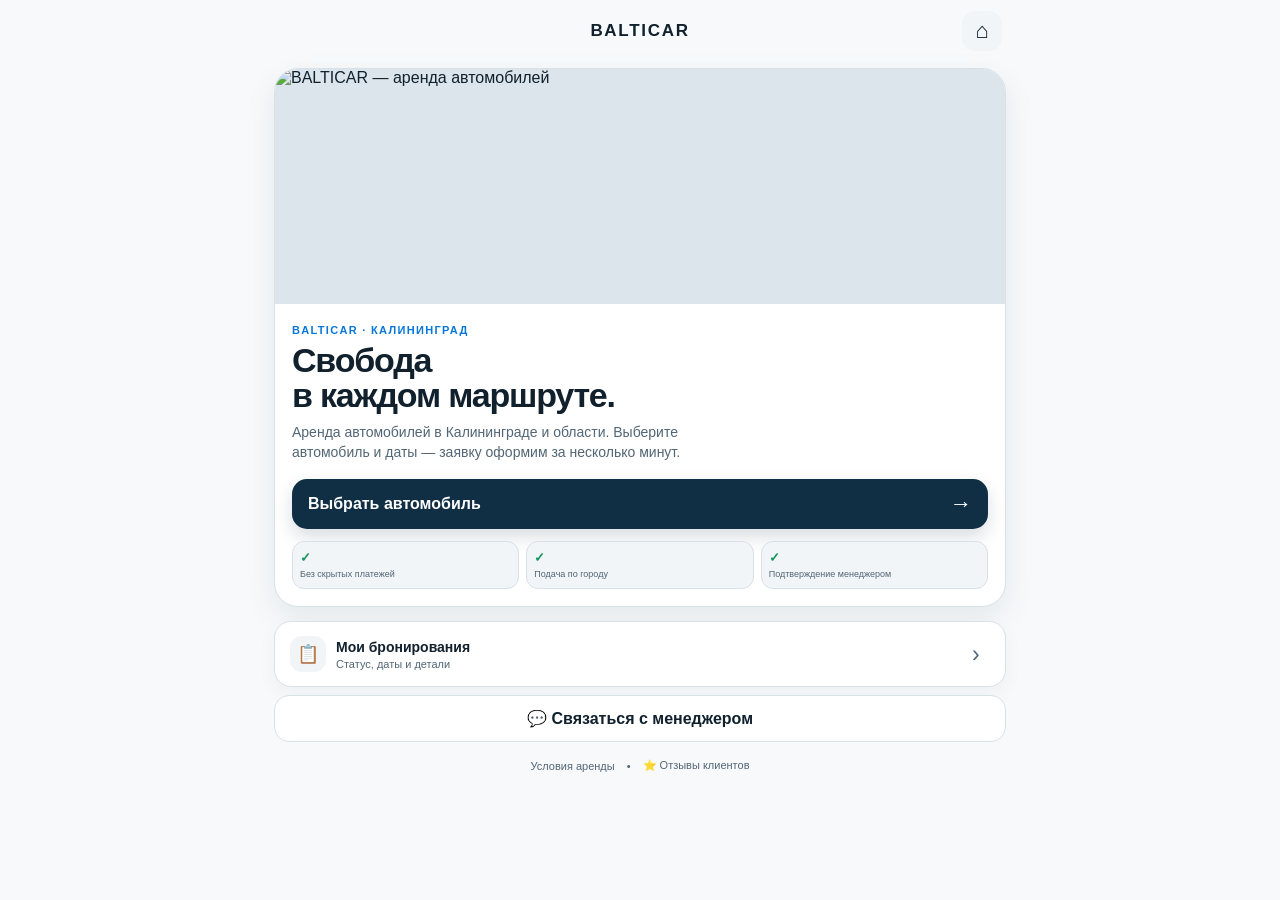
==== site/index.html @ b93b95ce "Add files via upload" ====
<!doctype html>
<html lang="ru">
<head>
<meta charset="utf-8">
<meta name="viewport" content="width=device-width,initial-scale=1,viewport-fit=cover">
<meta name="theme-color" content="#f5f7fa">
<title>BALTICAR — аренда автомобилей</title>
<script src="https://telegram.org/js/telegram-web-app.js"></script>
<style>
:root{
  --bg:#f5f7fa; --surface:#fff; --surface2:#eef2f6; --text:#13202b; --muted:#6f7f8d;
  --line:#dfe6ec; --blue:#1677e8; --blue-dark:#0d5fc4; --green:#1aa866; --amber:#d98a00;
  --shadow:0 12px 32px rgba(18,38,55,.08); --radius:22px;
}
html.dark{
  --bg:#07111b; --surface:#0d1b27; --surface2:#132635; --text:#f5f8fb; --muted:#91a3b5;
  --line:rgba(255,255,255,.09); --blue:#1683ff; --blue-dark:#0b63d9; --green:#2bd576; --amber:#ffb62b;
  --shadow:0 16px 40px rgba(0,0,0,.24);
}
*{box-sizing:border-box}
html,body{margin:0;min-height:100%;background:var(--bg);color:var(--text);font-family:-apple-system,BlinkMacSystemFont,"SF Pro Display","Segoe UI",sans-serif;-webkit-font-smoothing:antialiased}
body{background:linear-gradient(180deg,var(--bg) 0,var(--bg) 100%)}
button,input,textarea{font:inherit;color:inherit}
button{border:0;cursor:pointer}
#app{max-width:760px;margin:auto;padding:env(safe-area-inset-top) 14px calc(28px + env(safe-area-inset-bottom))}
.top{height:58px;display:grid;grid-template-columns:44px 1fr 44px;align-items:center;position:sticky;top:0;z-index:20;background:color-mix(in srgb,var(--bg) 90%,transparent);backdrop-filter:blur(16px);-webkit-backdrop-filter:blur(16px)}
.brand{text-align:center;font-size:17px;font-weight:900;letter-spacing:.12em}
.topbtn{width:40px;height:40px;border-radius:13px;background:var(--surface);border:1px solid var(--line);box-shadow:0 4px 14px rgba(0,0,0,.05);font-size:22px}
.screen{display:none}.screen.active{display:block;animation:fadeUp .22s ease}
@keyframes fadeUp{from{opacity:0;transform:translateY(8px)}to{opacity:1;transform:none}}
.eyebrow{font-size:11px;font-weight:800;letter-spacing:.12em;color:var(--blue);text-transform:uppercase}
.sectionTitle{font-size:26px;line-height:1.12;font-weight:900;margin:20px 2px 7px}
.sub{font-size:14px;line-height:1.5;color:var(--muted)}
.row{display:flex;gap:10px}.row>*{flex:1;min-width:0}
.heroHome{position:relative;overflow:hidden;border-radius:28px;background:#0c1b27;min-height:330px;box-shadow:var(--shadow);margin:8px 0 18px}
.heroHome img{width:100%;height:100%;min-height:330px;object-fit:cover;display:block}
.heroHome:after{content:"";position:absolute;inset:0;background:linear-gradient(180deg,rgba(4,10,15,.02) 22%,rgba(4,10,15,.9) 100%)}
.heroHomeCopy{position:absolute;z-index:1;left:22px;right:22px;bottom:22px;color:#fff}
.heroHomeCopy h1{font-size:35px;line-height:1.02;margin:7px 0 7px;letter-spacing:-.03em}
.heroHomeCopy p{margin:0;color:#d9e5ee;font-size:15px}
.heroBadge{display:inline-flex;align-items:center;gap:7px;padding:7px 10px;border-radius:999px;background:rgba(255,255,255,.12);border:1px solid rgba(255,255,255,.18);font-size:11px;font-weight:800}
.homeCta{width:100%;margin-top:14px;padding:16px 18px;border-radius:16px;background:#fff;color:#12202c;font-weight:900;box-shadow:0 10px 26px rgba(0,0,0,.16)}
.homeQuick{display:grid;grid-template-columns:1fr 1fr;gap:10px;margin-top:12px}
.quick{padding:16px;border-radius:18px;background:var(--surface);border:1px solid var(--line);text-align:left;box-shadow:var(--shadow)}
.quickIcon{font-size:22px}.quick b{display:block;margin-top:8px;font-size:15px}.quick span{display:block;margin-top:3px;font-size:12px;color:var(--muted)}
.primary{width:100%;padding:15px 17px;border-radius:15px;background:linear-gradient(135deg,var(--blue),var(--blue-dark));color:#fff;font-weight:850;box-shadow:0 9px 22px rgba(22,131,255,.22)}
.secondary{width:100%;padding:14px 16px;border-radius:15px;background:var(--surface);border:1px solid var(--line);font-weight:750}
.back{margin:7px 0 12px;padding:7px 0;background:none;color:var(--blue);font-weight:800}
.carlistGrid{display:grid;grid-template-columns:1fr 1fr;gap:12px;margin-top:16px}
.car{overflow:hidden;background:var(--surface);border:1px solid var(--line);border-radius:22px;box-shadow:var(--shadow);margin:0;min-width:0}
.carGallery{border:0!important;border-radius:0!important}
.carbody{padding:13px}
.carTop{display:block}.carname{font-size:17px;font-weight:900;line-height:1.18}
.onlineLabel{display:inline-block;margin-top:6px;font-size:10px;font-weight:800;color:var(--green)}
.carDescription{display:none}
.chips{display:flex;flex-wrap:wrap;gap:5px;margin:10px 0}
.chip{padding:6px 7px;border-radius:9px;background:var(--surface2);color:var(--muted);font-size:10px;white-space:nowrap}
.carPrice{padding:10px 0 11px;border-top:1px solid var(--line);border-bottom:1px solid var(--line)}
.carPrice .label{display:block;color:var(--muted);font-size:9px;line-height:1.25}.carPrice b{font-size:18px}.carPrice small{font-size:10px;color:var(--muted)}
.carActions{display:grid;gap:7px;margin-top:10px}.carActions .secondary{padding:11px;font-size:12px}.carActions .primary{padding:11px;font-size:12px}
.gallery{position:relative;width:100%;overflow:hidden;background:#dfe5ea;touch-action:pan-y}
.carGallery{aspect-ratio:1.25}.detailGallery{aspect-ratio:1.35;border-radius:24px;border:1px solid var(--line)}
.galleryImg{width:100%;height:100%;object-fit:cover;display:block}
.galleryBtn{position:absolute;top:50%;transform:translateY(-50%);width:34px;height:34px;border-radius:50%;background:rgba(8,16,23,.58);color:#fff;font-size:24px;line-height:1;display:flex;align-items:center;justify-content:center;backdrop-filter:blur(8px)}
.galleryBtn.prev{left:9px}.galleryBtn.next{right:9px}
.galleryCount{position:absolute;right:10px;top:10px;padding:5px 8px;border-radius:999px;background:rgba(8,16,23,.62);color:#fff;font-size:10px;font-weight:800}
.galleryDots{position:absolute;left:0;right:0;bottom:9px;display:flex;justify-content:center;gap:5px}
.galleryDot{width:6px;height:6px;border-radius:50%;padding:0;background:rgba(255,255,255,.55)}
.galleryDot.active{width:18px;border-radius:5px;background:#fff}
.detailTitle{font-size:29px;line-height:1.08;margin:16px 0 6px;letter-spacing:-.02em}
.facts{display:grid;grid-template-columns:repeat(3,1fr);gap:8px;margin:15px 0}.fact{padding:12px;border-radius:16px;background:var(--surface);border:1px solid var(--line);font-size:11px;color:var(--muted)}.fact b{display:block;margin-top:5px;font-size:13px;color:var(--text)}
.block{padding:16px;border-radius:19px;background:var(--surface);border:1px solid var(--line);box-shadow:0 6px 20px rgba(18,38,55,.04);margin:12px 0}.block h3{margin:0 0 8px;font-size:16px}
.tariffs{display:grid;grid-template-columns:repeat(3,1fr);gap:7px}.tariff{padding:12px;border-radius:14px;background:var(--surface2);border:1px solid var(--line)}.tariff span{display:block;font-size:10px;color:var(--muted)}.tariff b{display:block;margin-top:5px;font-size:14px}
.depositBox{margin:12px 0;padding:14px 16px;border-radius:17px;background:linear-gradient(135deg,rgba(22,131,255,.08),rgba(43,213,118,.07));border:1px solid rgba(22,131,255,.18)}
.locationCard{padding:15px;border-radius:18px;background:var(--surface);border:1px solid var(--line);margin:12px 0}.locationTitle{font-weight:850}.locationText{font-size:13px;line-height:1.5;color:var(--muted);margin-top:7px}
.calendar{background:var(--surface);border:1px solid var(--line);border-radius:22px;padding:13px;box-shadow:var(--shadow)}
.calhead{display:flex;align-items:center;justify-content:space-between;margin-bottom:12px}.calhead b{text-transform:capitalize}.calhead button{width:40px;height:40px;border-radius:12px;background:var(--surface2);border:1px solid var(--line);font-size:21px}
.week,.days{display:grid;grid-template-columns:repeat(7,1fr);gap:5px}.week div{text-align:center;font-size:10px;color:var(--muted);padding:4px 0}.day{min-height:42px;border-radius:11px;background:var(--surface2);border:1px solid transparent;font-size:12px}.day.free{border-color:rgba(22,131,255,.12)}.day.busy{color:#9ca9b4;opacity:.55}.day.selected{background:var(--blue);color:#fff;font-weight:900}.day.disabled{opacity:.28}
.times{display:grid;grid-template-columns:repeat(4,1fr);gap:7px;margin-top:8px}.time{padding:12px 3px;border-radius:12px;background:var(--surface2);border:1px solid var(--line);font-size:12px}.time.selected{background:var(--blue);color:#fff;font-weight:900}.time:disabled{opacity:.35}
.summary{margin-top:13px;padding:17px;border-radius:20px;background:var(--surface);border:1px solid rgba(22,131,255,.22);box-shadow:var(--shadow)}.summary .big,.big{font-size:24px;font-weight:950;margin-top:4px}.hint{font-size:12px;line-height:1.4;color:var(--amber);margin-top:7px}
.field{margin:11px 0}.field label{display:block;font-size:12px;font-weight:700;color:var(--muted);margin:0 0 6px}.field input,.field textarea{width:100%;padding:13px;border-radius:14px;border:1px solid var(--line);background:var(--surface);outline:none}.field textarea{min-height:90px;resize:vertical}
.locationPicker{display:grid;gap:8px;margin-top:12px}.locationOption{width:100%;display:grid;grid-template-columns:32px 1fr auto;gap:9px;align-items:center;text-align:left;padding:12px;border-radius:15px;background:var(--surface2);border:1px solid var(--line)}.locationOption.selected{border-color:var(--blue);box-shadow:inset 0 0 0 1px var(--blue);background:color-mix(in srgb,var(--blue) 7%,var(--surface2))}.locIcon{font-size:19px;text-align:center}.locMain b{display:block;font-size:13px}.locMain span{display:block;font-size:10px;color:var(--muted);margin-top:2px}.locationFree{font-size:9px;font-weight:900;color:var(--green)}.locationRequest{margin-top:8px}.locationCost{margin-top:10px}.priceBreak{margin-top:10px;border-top:1px solid var(--line);padding-top:8px}.priceRow{display:flex;justify-content:space-between;gap:12px;padding:5px 0;font-size:13px}.locationNotice{margin-top:10px;font-size:11px;line-height:1.45;color:var(--muted)}
.bookingHero{padding:16px;border-radius:20px;background:linear-gradient(135deg,rgba(22,131,255,.10),rgba(43,213,118,.07));border:1px solid rgba(22,131,255,.18);margin:14px 0}.bookingHero .heroLine{display:flex;justify-content:space-between;gap:10px;align-items:center}.bookingHero .heroTitle{font-size:16px;font-weight:900}.bookingHero .countdown{margin-top:10px;font-size:15px;font-weight:850}.bookingHero .countdown small{display:block;font-size:11px;color:var(--muted);margin-top:4px}
.bookingCard{padding:15px;border-radius:20px;background:var(--surface);border:1px solid var(--line);box-shadow:var(--shadow);margin:12px 0}.bookingCardTop{display:flex;gap:11px;align-items:flex-start}.bookingCarThumb{width:92px;height:64px;border-radius:13px;object-fit:cover;flex:0 0 92px}.bookingCardInfo{min-width:0;flex:1}.bookingCardInfo b{display:block;font-size:16px}.bookingNo{font-size:10px;color:var(--muted);margin-bottom:4px}.bookingFacts{display:grid;grid-template-columns:1fr 1fr;gap:7px;margin-top:11px}.bookingFact{padding:10px;border-radius:13px;background:var(--surface2);border:1px solid var(--line)}.bookingFact span{display:block;font-size:9px;color:var(--muted)}.bookingFact b{display:block;font-size:12px;margin-top:4px}.bookingStatusBox{margin-top:11px;padding:11px 12px;border-radius:14px;background:var(--surface2);border:1px solid var(--line);font-size:12px;line-height:1.4}.bookingStatusBox.confirmed{background:rgba(43,213,118,.08);border-color:rgba(43,213,118,.25)}.bookingStatusBox.completed{opacity:.75}
.status{display:inline-flex;padding:5px 8px;border-radius:999px;background:var(--surface2);font-size:10px;font-weight:800}
.detailActions{display:grid;gap:8px;margin-top:10px}
.empty{text-align:center;padding:40px 20px;color:var(--muted)}
.toast{position:fixed;z-index:50;left:14px;right:14px;bottom:calc(18px + env(safe-area-inset-bottom));padding:13px 15px;border-radius:15px;background:#132535;color:#fff;box-shadow:0 15px 35px rgba(0,0,0,.25);display:none}.toast.show{display:block;animation:fadeUp .2s ease}
@media(max-width:520px){.carlistGrid{grid-template-columns:1fr 1fr}.heroHome,.heroHome img{min-height:310px}.heroHomeCopy h1{font-size:31px}}
@media(max-width:370px){#app{padding-left:10px;padding-right:10px}.carlistGrid{gap:8px}.carbody{padding:10px}.carname{font-size:15px}.chips{gap:4px}.chip{font-size:9px;padding:5px 6px}.carPrice b{font-size:16px}.facts{gap:5px}.fact{padding:10px 8px}}
@media(min-width:650px){.carlistGrid{grid-template-columns:repeat(2,1fr)}.heroHome,.heroHome img{min-height:390px}.heroHomeCopy h1{font-size:42px}}

/* Premium UI polish v3 */
:root{--bg:#f3f5f7;--surface:#fff;--surface2:#f1f4f7;--text:#101820;--muted:#71808d;--line:#e2e7ec;--blue:#0a72e8;--blue-dark:#075bc0;--green:#15945b;--amber:#c77a00;--shadow:0 14px 34px rgba(16,32,48,.075);--radius:22px}
html.dark{--bg:#071018;--surface:#0d1923;--surface2:#13232f;--text:#f7fafc;--muted:#9aabb9;--line:rgba(255,255,255,.09);--blue:#278cff;--blue-dark:#0965d0;--green:#2bd47a;--amber:#ffb72d;--shadow:0 18px 44px rgba(0,0,0,.25)}
body{background:var(--bg)}
.top{height:62px}
.topbtn{border:0;box-shadow:none;background:var(--surface2);transition:transform .16s ease,background .16s ease}.topbtn:active{transform:scale(.94)}
.sectionTitle{font-size:28px;letter-spacing:-.035em;margin-top:22px}.sub{font-size:14px}
.heroHome{min-height:430px;margin:8px 0 16px;border-radius:30px}.heroHome img{min-height:430px}.heroHome:after{background:linear-gradient(180deg,rgba(4,10,15,0) 15%,rgba(4,10,15,.22) 38%,rgba(4,10,15,.94) 100%)}
.heroHomeCopy{left:20px;right:20px;bottom:20px}.heroHomeCopy h1{font-size:38px;line-height:1;letter-spacing:-.045em;margin:10px 0 9px}.heroBadge{background:rgba(255,255,255,.14);backdrop-filter:blur(10px)}
.homeCta{padding:17px 18px;border-radius:17px;transition:transform .16s ease}.homeCta:active,.primary:active,.secondary:active,.quick:active,.locationOption:active,.time:active{transform:scale(.985)}
.homeIntro{display:flex;align-items:end;justify-content:space-between;gap:12px;margin:16px 2px 9px}.homeIntro .sectionTitle{margin:0}.homeTrust{font-size:11px;font-weight:800;color:var(--green);white-space:nowrap}
.quick{padding:15px;border-radius:20px;transition:transform .16s ease,box-shadow .16s ease}.quickIcon{font-size:21px}.quick b{font-size:14px}.quick span{font-size:11px}
.carlistGrid{gap:12px;margin-top:18px}.car{border-radius:24px;box-shadow:0 12px 30px rgba(16,32,48,.09)}
.carGallery{aspect-ratio:1.08}.gallery{background:#dce2e7}.galleryImg{transition:opacity .16s ease}.galleryBtn{width:35px;height:35px}.galleryCount{font-size:10px;padding:5px 8px}.carbody{padding:14px}.carname{font-size:18px;letter-spacing:-.02em}.onlineLabel{font-size:9px}.chips{gap:5px;margin:9px 0}.chip{font-size:9px;padding:6px 7px}.carPrice{padding:11px 0 10px}.carPrice .label{font-size:9px}.carPrice b{font-size:21px;letter-spacing:-.02em}.carPrice small{font-size:10px}.carActions{grid-template-columns:1fr;gap:7px}.carActions .secondary,.carActions .primary{padding:12px;font-size:12px}
.catalogLead{display:flex;justify-content:space-between;align-items:center;gap:10px;margin-top:14px;padding:12px 14px;border-radius:16px;background:var(--surface);border:1px solid var(--line)}.catalogLead b{font-size:12px}.catalogLead span{font-size:11px;color:var(--muted)}
.detailGallery{aspect-ratio:1.18;border-radius:26px}.detailTitle{font-size:32px;letter-spacing:-.04em}.facts{gap:7px}.fact{padding:13px;border-radius:17px}.block{border-radius:20px}.tariff{padding:13px;border-radius:15px}.depositBox{font-size:14px}
.calendar{padding:14px;border-radius:24px}.calhead{margin-bottom:14px}.calhead b{font-size:16px}.calhead button{width:42px;height:42px;border-radius:14px}.week{gap:4px}.week div{font-size:10px;padding:6px 0}.days{gap:5px}.day{min-height:46px;border-radius:13px;font-size:13px}.day.free{background:color-mix(in srgb,var(--blue) 4%,var(--surface2))}.day.selected{box-shadow:0 7px 16px rgba(10,114,232,.22)}
.timeTitle{display:flex;justify-content:space-between;align-items:center;margin:17px 1px 8px}.timeTitle b{font-size:15px}.timeTitle span{font-size:11px;color:var(--muted)}.times{grid-template-columns:repeat(4,1fr);gap:7px}.time{min-height:46px;padding:11px 2px;border-radius:13px;font-size:13px;font-weight:750;transition:transform .14s ease}.time.selected{box-shadow:0 7px 16px rgba(10,114,232,.2)}
.calTip{margin-top:12px;padding:11px 13px;border-radius:14px;background:var(--surface2);font-size:11px;color:var(--muted);line-height:1.4}.summary{padding:17px;border-radius:21px}.summary .big,.big{font-size:25px}.summaryAction{margin-top:13px}
.reviewCard{padding:0;overflow:hidden;border-radius:22px;background:var(--surface);border:1px solid var(--line);box-shadow:var(--shadow)}.reviewHead{display:flex;gap:13px;padding:15px}.reviewThumb{width:92px;height:68px;border-radius:15px;object-fit:cover}.reviewTitle{font-size:18px;font-weight:900}.reviewLine{display:flex;justify-content:space-between;gap:12px;padding:11px 15px;border-top:1px solid var(--line);font-size:13px}.reviewLine span{color:var(--muted)}.reviewLine b{text-align:right}.reviewTotal{display:flex;justify-content:space-between;align-items:end;padding:15px;background:var(--surface2)}.reviewTotal small{display:block;color:var(--muted);font-size:10px}.reviewTotal strong{font-size:25px;letter-spacing:-.03em}.reviewTotal .deposit{font-size:12px;color:var(--muted);text-align:right}
.locationCard{border-radius:21px}.locationOption{min-height:66px;padding:12px 13px;border-radius:17px;transition:transform .14s ease,border-color .14s ease}.locationOption.selected{box-shadow:inset 0 0 0 1.5px var(--blue),0 7px 18px rgba(10,114,232,.08)}.locMain b{font-size:14px}.locMain span{font-size:10px}.locationFree{font-size:9px}.locationNotice{padding:10px 11px;border-radius:13px;background:var(--surface2)}
.field input,.field textarea{border:1px solid var(--line);box-shadow:inset 0 1px 1px rgba(0,0,0,.02);transition:border-color .16s ease,box-shadow .16s ease}.field input:focus,.field textarea:focus{border-color:var(--blue);box-shadow:0 0 0 3px rgba(10,114,232,.10)}
.primary,.secondary{transition:transform .16s ease,box-shadow .16s ease}.primary{box-shadow:0 10px 24px rgba(10,114,232,.2)}
.status{padding:6px 9px;font-size:10px}.status.pending{background:rgba(255,183,45,.12);color:#a86c00}.status.confirmed{background:rgba(43,212,122,.12);color:var(--green)}.status.completed{background:rgba(10,114,232,.10);color:var(--blue)}.status.cancelled,.status.rejected{background:rgba(100,110,120,.11)}
.bookingHero{border-radius:22px}.bookingCard{border-radius:22px}.bookingStatusBox{font-weight:700}.bookingStatusBox.confirmed{background:rgba(43,212,122,.09)}
.empty{padding:48px 20px}.toast{border-radius:17px}
@media(max-width:520px){.heroHome,.heroHome img{min-height:410px}.heroHomeCopy h1{font-size:34px}.carGallery{aspect-ratio:1.02}.carbody{padding:12px}.carname{font-size:16px}.carPrice b{font-size:19px}.chip{font-size:8.5px}.carActions .secondary,.carActions .primary{padding:10px;font-size:11px}}
@media(max-width:370px){.carlistGrid{gap:8px}.carbody{padding:10px}.carname{font-size:15px}.chips{gap:3px}.chip{padding:5px 6px}.times{grid-template-columns:repeat(3,1fr)}}

/* Premium UI polish v4 */
:root{--success:#148a57;--danger:#c64b4b;--soft-blue:rgba(10,114,232,.08)}
html.dark{--success:#2bd47a;--danger:#ff7373;--soft-blue:rgba(39,140,255,.12)}
button{-webkit-tap-highlight-color:transparent}
.primary,.secondary,.homeCta,.quick,.locationOption,.time,.day,.calhead button,.topbtn{user-select:none;-webkit-user-select:none}
.topbtn{display:flex;align-items:center;justify-content:center}
.homeCta{display:flex;align-items:center;justify-content:space-between;text-align:left}.homeCta::after{content:'→';font-size:20px;line-height:1}
.car{transition:transform .18s ease,box-shadow .18s ease}.car:active{transform:scale(.995)}
.carGallery{aspect-ratio:1.02}.galleryBtn{z-index:2;box-shadow:0 5px 14px rgba(0,0,0,.18)}
.galleryDots{z-index:3;pointer-events:none}.galleryDot{pointer-events:auto}.galleryCount{z-index:3}
.carPrice b{font-size:23px}.carPrice .label{font-size:10px;font-weight:650}
.carActions .primary{min-height:44px}.carActions .secondary{min-height:42px}
.stepLabel{display:flex;align-items:center;gap:8px;margin:17px 1px 8px;font-size:12px;font-weight:850;color:var(--muted)}
.stepNum{width:23px;height:23px;border-radius:50%;display:inline-flex;align-items:center;justify-content:center;background:var(--blue);color:#fff;font-size:11px}
.calendar{padding:12px}.calhead{position:sticky;top:62px;z-index:4;background:var(--surface);padding:3px 0 11px;margin:-3px 0 6px}
.day{min-height:48px;font-weight:650}.day.free{background:var(--surface2)}.day.selected{background:var(--blue);color:#fff;border-color:var(--blue)}
.timeTitle{padding-top:2px}.times{grid-template-columns:repeat(3,1fr);gap:8px}.time{min-height:52px;font-size:14px;background:var(--surface2);border:1px solid var(--line)}.time.selected{background:var(--blue);border-color:var(--blue);color:#fff}
.summary{position:relative;overflow:hidden}.summary:before{content:'';position:absolute;left:0;top:0;bottom:0;width:4px;background:var(--blue)}.summaryAction{min-height:48px}
.locationOption{grid-template-columns:34px minmax(0,1fr) auto;min-height:70px}.locationOption.selected{background:var(--soft-blue)}.locPrice{display:flex;align-items:center;gap:5px;font-size:10px;font-weight:900;white-space:nowrap}.locCheck{display:none;width:20px;height:20px;border-radius:50%;align-items:center;justify-content:center;background:var(--blue);color:#fff;font-size:12px}.locationOption.selected .locCheck{display:flex}.locationOption.selected .locPriceText{display:none}
.reviewCard{box-shadow:0 12px 30px rgba(16,32,48,.08)}.reviewHead{align-items:center}.reviewTotal{border-radius:0 0 22px 22px}.reviewTotal strong{font-size:27px}
.confirmationNote{padding:11px 13px;border-radius:14px;background:var(--surface2);font-size:11px;line-height:1.45;color:var(--muted)}
.bookingCardTop{align-items:center}.bookingCardInfo .status{margin-top:0}.bookingStatusBox{font-size:12px}.bookingStatusBox.confirmed{border-left:3px solid var(--green)}.bookingStatusBox.completed{border-left:3px solid var(--blue)}
.loading{height:190px;border-radius:22px;background:linear-gradient(90deg,var(--surface2),var(--surface),var(--surface2));background-size:200% 100%;animation:shimmer 1.2s infinite}.loadingLine{height:12px;border-radius:8px;background:var(--surface2);margin:10px 0}@keyframes shimmer{0%{background-position:200% 0}100%{background-position:-200% 0}}
@media(max-width:520px){#app{padding-left:12px;padding-right:12px}.heroHome,.heroHome img{min-height:420px}.heroHomeCopy{left:18px;right:18px;bottom:18px}.heroHomeCopy h1{font-size:35px}.carlistGrid{gap:10px}.carGallery{aspect-ratio:1.0}.carbody{padding:12px}.carPrice b{font-size:20px}.chip{font-size:8.5px}.locationOption{grid-template-columns:32px minmax(0,1fr) auto}.calendar{border-radius:22px}.day{min-height:46px}.time{min-height:50px}}
@media(max-width:370px){#app{padding-left:10px;padding-right:10px}.times{grid-template-columns:repeat(3,1fr);gap:6px}.time{min-height:48px;font-size:13px}.day{min-height:43px}.locationOption{padding:11px}.locMain b{font-size:13px}.locMain span{font-size:9px}}

/* V5 — clean commercial home */
.homePremium{margin:6px 0 14px;border-radius:30px;overflow:hidden;background:var(--surface);border:1px solid var(--line);box-shadow:0 18px 50px rgba(18,38,55,.11)}
.homePhoto{position:relative;height:245px;background:#0c1b27;overflow:hidden}
.homePhoto img{width:100%;height:100%;object-fit:cover;display:block}
.homePhotoShade{position:absolute;inset:0;background:linear-gradient(180deg,rgba(3,9,14,.32),rgba(3,9,14,.04) 45%,rgba(3,9,14,.28))}
.homePhotoTop{position:absolute;z-index:2;left:18px;right:18px;top:17px;display:flex;align-items:center;justify-content:space-between;color:#fff}
.homeLogoMark{font-size:15px;font-weight:950;letter-spacing:.16em}.homeCity{font-size:9px;font-weight:850;letter-spacing:.12em;padding:7px 9px;border-radius:999px;background:rgba(0,0,0,.28);backdrop-filter:blur(10px)}
.homePanel{padding:22px 18px 18px}.homePanel h1{font-size:35px;line-height:1.02;letter-spacing:-.045em;margin:8px 0 9px}.homePanel p{margin:0;color:var(--muted);font-size:14px;line-height:1.48;max-width:420px}
.homeMainCta{display:flex;align-items:center;justify-content:space-between;width:100%;margin-top:17px;padding:16px 17px;border-radius:17px;background:linear-gradient(135deg,var(--blue),var(--blue-dark));color:#fff;font-weight:900;box-shadow:0 11px 24px rgba(22,131,255,.24)}.homeMainCta b{font-size:24px;line-height:1}.homeTrustRow{display:grid;grid-template-columns:repeat(3,1fr);gap:7px;margin-top:14px}.homeTrustRow div{min-width:0;padding:9px 8px;border-radius:13px;background:var(--surface2);font-size:9px;color:var(--muted);line-height:1.25}.homeTrustRow b{display:block;color:var(--green);font-size:13px;margin-bottom:3px}.homeShortcuts{display:grid;gap:8px}.homeBooking{display:grid;grid-template-columns:36px 1fr 18px;gap:10px;align-items:center;width:100%;padding:14px 15px;text-align:left;background:var(--surface);border:1px solid var(--line);border-radius:18px;box-shadow:0 8px 24px rgba(18,38,55,.05)}.shortcutIcon{width:36px;height:36px;display:grid;place-items:center;border-radius:12px;background:var(--surface2);font-size:18px}.homeBooking b{display:block;font-size:14px}.homeBooking small{display:block;margin-top:3px;color:var(--muted);font-size:11px}.homeBooking strong{font-size:23px;color:var(--muted);font-weight:500}.homeContact{padding:13px 15px;border-radius:16px;background:var(--surface);border:1px solid var(--line);font-weight:750}.homeFooterLinks{display:flex;justify-content:center;align-items:center;gap:9px;margin:14px 0 4px;color:var(--muted);font-size:11px}.homeFooterLinks button{background:none;padding:3px;color:var(--muted);font-size:11px}
@media(max-width:370px){.homePhoto{height:215px}.homePanel{padding:19px 15px 15px}.homePanel h1{font-size:31px}.homeTrustRow{gap:5px}.homeTrustRow div{font-size:8px;padding:8px 6px}}

/* V6 — BALTICAR clean visual system */
:root{
  --bg:#f7f9fb;
  --surface:#ffffff;
  --surface2:#f1f5f8;
  --text:#10202d;
  --muted:#526675;
  --line:#d7e1e8;
  --blue:#0877d9;
  --blue-dark:#075aa5;
  --green:#15945b;
  --amber:#b96f00;
  --shadow:0 10px 28px rgba(16,32,48,.07);
}
html.dark{
  --bg:#07131d;
  --surface:#0d1c28;
  --surface2:#142735;
  --text:#f2f6f9;
  --muted:#a5b4c0;
  --line:rgba(255,255,255,.11);
  --blue:#2d91ee;
  --blue-dark:#1470c8;
  --green:#35d27e;
  --amber:#ffc15a;
}
body{font-weight:520}
.brand{font-weight:900;letter-spacing:.10em}
.sectionTitle,.detailTitle{color:var(--text);font-weight:900}
.sub{color:var(--muted);font-weight:520}
.eyebrow{color:var(--blue);font-weight:850}
.carname,.locationTitle,.block h3,.homeBooking b{color:var(--text)}
.chip{color:#435867}
html.dark .chip{color:#b9c7d1}
.field label,.stepLabel{color:#435867}
html.dark .field label,html.dark .stepLabel{color:#b5c3cd}
.carPrice .label,.carPrice small,.locMain span,.locationNotice,.reviewLine span,.reviewTotal small{color:#526675}
html.dark .carPrice .label,html.dark .carPrice small,html.dark .locMain span,html.dark .locationNotice,html.dark .reviewLine span,html.dark .reviewTotal small{color:#a5b4c0}

/* Clean home: the hero photo contains no text or overlays. */
.homePremium{margin:6px 0 14px;border-radius:24px;overflow:hidden;background:var(--surface);border:1px solid var(--line);box-shadow:0 12px 32px rgba(16,32,48,.08)}
.homePhoto{height:235px;background:#dce5eb;position:relative;overflow:hidden}
.homePhoto img{width:100%;height:100%;object-fit:cover;display:block}
.homePhotoShade,.homePhotoTop{display:none}
.homePanel{padding:20px 17px 17px}
.homePanel .eyebrow{margin-bottom:7px}
.homePanel h1{color:var(--text);font-size:34px;line-height:1.03;letter-spacing:-.035em;margin:0 0 9px;font-weight:900}
.homePanel p{color:var(--muted);font-size:14px;line-height:1.45;margin:0;max-width:420px}
.homeMainCta{margin-top:16px;min-height:50px;padding:14px 16px;border-radius:15px;background:#102f45;color:#fff;font-weight:850;box-shadow:0 8px 18px rgba(16,47,69,.16)}
.homeMainCta b{font-size:22px}
.homeTrustRow{display:grid;grid-template-columns:repeat(3,1fr);gap:7px;margin-top:12px}
.homeTrustRow div{background:var(--surface2);border:1px solid var(--line);color:#526675;border-radius:12px;padding:8px 7px;font-size:9px;line-height:1.25}
.homeTrustRow b{color:var(--green)}
.homeShortcuts{gap:8px}
.homeBooking{border-radius:17px;border:1px solid var(--line);box-shadow:0 7px 20px rgba(16,32,48,.045)}
.homeBooking small{color:var(--muted)}
.homeContact{border-radius:15px;border:1px solid var(--line);color:var(--text)}
.homeFooterLinks button{color:#526675}
html.dark .homeTrustRow div,html.dark .homeFooterLinks button{color:#a5b4c0}

@media(max-width:520px){
  .homePhoto{height:220px}
  .homePanel{padding:18px 15px 15px}
  .homePanel h1{font-size:32px}
}
@media(max-width:370px){
  .homePhoto{height:205px}
  .homePanel h1{font-size:30px}
}


/* V7 — catalog: one full-width car per row */
.carlistGrid{
  display:grid !important;
  grid-template-columns:1fr !important;
  gap:14px !important;
  margin-top:16px !important;
}
.car{
  width:100%;
  border-radius:22px;
  overflow:hidden;
}
.carGallery{
  aspect-ratio:1.72 !important;
}
.carbody{
  padding:15px 15px 14px !important;
}
.carTop{
  display:flex;
  align-items:flex-start;
  justify-content:space-between;
  gap:10px;
}
.carname{
  font-size:19px !important;
  line-height:1.15;
}
.onlineLabel{
  flex:0 0 auto;
  margin-top:2px;
  white-space:nowrap;
}
.chips{
  margin:10px 0 8px !important;
}
.carPrice{
  display:flex;
  align-items:baseline;
  flex-wrap:wrap;
  gap:5px;
  padding:9px 0 11px !important;
}
.carPrice .label{
  width:100%;
  margin-bottom:1px;
}
.carActions{
  grid-template-columns:1fr !important;
  gap:8px !important;
}
.carActions .primary{
  min-height:46px;
}
.carActions .secondary{
  min-height:42px;
}
@media(max-width:520px){
  .carGallery{aspect-ratio:1.55 !important}
  .carbody{padding:14px !important}
  .carname{font-size:18px !important}
  .onlineLabel{font-size:8px}
}
@media(max-width:370px){
  .carlistGrid{gap:11px !important}
  .carGallery{aspect-ratio:1.48 !important}
  .carbody{padding:12px !important}
  .carname{font-size:17px !important}
}
@media(min-width:650px){
  .carlistGrid{grid-template-columns:1fr !important;max-width:720px}
}

</style>
<script>
window.BALTICAR_applyTheme=function(){
  const scheme=window.Telegram?.WebApp?.colorScheme || (window.matchMedia?.('(prefers-color-scheme: light)').matches?'light':'dark');
  document.documentElement.classList.toggle('light',scheme==='light');
  document.documentElement.classList.toggle('dark',scheme!=='light');
  const meta=document.querySelector('meta[name="theme-color"]');
  if(meta)meta.content=scheme==='light'?'#f5f7fa':'#07111b';
};
try{
  Telegram?.WebApp?.onEvent?.('themeChanged',window.BALTICAR_applyTheme);
  const mq=window.matchMedia?.('(prefers-color-scheme: light)');
  mq?.addEventListener?.('change',window.BALTICAR_applyTheme);
}catch(e){}
window.BALTICAR_applyTheme();
</script>
</head>
<body>

<div id="app">
  <header class="top">
    <button class="topbtn" id="backBtn" onclick="goBack()">‹</button>
    <div class="brand">BALTICAR</div>
    <button class="topbtn" onclick="goHome()">⌂</button>
  </header>

  <main>
    <section id="home" class="screen active"></section>
    <section id="cars" class="screen"></section>
    <section id="car" class="screen"></section>
    <section id="calendar" class="screen"></section>
    <section id="form" class="screen"></section>
    <section id="done" class="screen"></section>
    <section id="bookings" class="screen"></section>
    <section id="reviews" class="screen"></section>
    <section id="why" class="screen"></section>
    <section id="terms" class="screen"></section>
  </main>
</div>
<div id="toast" class="toast"></div>

<script>
const tg=window.Telegram?.WebApp;
// === НАСТРОЙКИ ОТДЕЛЬНОГО САЙТА ===
// Адрес бэкенда бота на Render (без слэша на конце):
const API_BASE='https://balticarkgdbot.onrender.com';
// Username Telegram-бота (для кнопки «Мои брони» и связи с менеджером):
const BOT_USERNAME='BalticarKgdBot';
const MANAGER_LINK='https://t.me/Balticar_kgd';
try{tg?.ready();tg?.expand()}catch(e){}
const $=id=>document.getElementById(id);
let current='home', history=[];
let cars=[],selectedCar=null,startDate=null,startTime=null,endDate=null,endTime=null,month=new Date();
let pickupLocation='airport'; let pickupLocationNote='';
const headers=()=>({'Content-Type':'application/json','X-Telegram-Init-Data':tg?.initData||''});
async function api(url,opt={}){const full=url.startsWith('/api/')?API_BASE+url:url;const r=await fetch(full,{...opt,headers:{...headers(),...(opt.headers||{})}});let d={};try{d=await r.json()}catch{} if(!r.ok)throw new Error(d.message||'Ошибка сервера');return d}
function money(n){return new Intl.NumberFormat('ru-RU').format(n)+' ₽'}
function toast(s){$('toast').textContent=s;$('toast').classList.add('show');setTimeout(()=>$('toast').classList.remove('show'),2800)}
function show(id,push=true){document.querySelectorAll('.screen').forEach(x=>x.classList.remove('active'));$(id).classList.add('active');if(push&&current!==id)history.push(current);current=id;window.scrollTo({top:0,behavior:'smooth'});$('backBtn').style.visibility=id==='home'?'hidden':'visible'}
function goBack(){const x=history.pop()||'home';show(x,false)}
function goHome(){history=[];show('home',false);renderHome()}
function img(path){return path ? API_BASE+'/' + path.replace(/^\/+/, '') : API_BASE+'/photos/balticar_hero.jpg'}
function renderHome(){
  $('home').innerHTML=`<section class="homePremium">
    <div class="homePhoto">
      <img src="${API_BASE}/photos/balticar_hero.jpg" alt="BALTICAR — аренда автомобилей">
    </div>
    <div class="homePanel">
      <div class="eyebrow">BALTICAR · КАЛИНИНГРАД</div>
      <h1>Свобода<br>в каждом маршруте.</h1>
      <p>Аренда автомобилей в Калининграде и области. Выберите автомобиль и даты — заявку оформим за несколько минут.</p>
      <button class="homeMainCta" onclick="openCars()"><span>Выбрать автомобиль</span><b>→</b></button>
      <div class="homeTrustRow">
        <div><b>✓</b><span>Без скрытых платежей</span></div>
        <div><b>✓</b><span>Подача по городу</span></div>
        <div><b>✓</b><span>Подтверждение менеджером</span></div>
      </div>
    </div>
  </section>
  <section class="homeShortcuts">
    <button class="homeBooking" onclick="openBookings()"><span class="shortcutIcon">📋</span><span><b>Мои бронирования</b><small>Статус, даты и детали</small></span><strong>›</strong></button>
    <button class="homeContact" onclick="openContact()">💬 Связаться с менеджером</button>
  </section>
  <div class="homeFooterLinks"><button onclick="openTerms()">Условия аренды</button><span>•</span><button onclick="openReviews()">⭐ Отзывы клиентов</button></div>`
}
async function openCars(push=true){show('cars',push);$('cars').innerHTML='<div class="sectionTitle">Автомобили</div><div class="sub">Выберите машину — увидите фото, тариф и сможете сразу перейти к датам.</div><div class="catalogLead"><div><b>🚗 Все автомобили доступны онлайн</b><span>Бронирование без звонка</span></div><span>08:00–20:00</span></div><div id="carlist" class="carlistGrid"><div class="loading"></div><div class="loading"></div></div>';try{cars=(await api('/api/cars')).cars;renderCars()}catch(e){$('carlist').innerHTML='<div class="empty">Не удалось загрузить автомобили.<br>'+e.message+'</div>'}}
function galleryPhotos(c){
  const map={
    solaris21:['photos/solaris21_1_front.jpg','photos/solaris21_2_rear.jpg','photos/solaris21_3_interior.jpg'],
    solaris20:['photos/solaris20_1_front.jpg','photos/solaris20_2_rear.jpg','photos/solaris20_3_interior.jpg'],
    solaris17:['photos/solaris17_1_front.jpg','photos/solaris17_2_rear.jpg','photos/solaris17_3_interior.jpg'],
    i30:['photos/i30_1_front.jpg','photos/i30_2_rear.jpg','photos/i30_3_interior.jpg']
  };
  return (map[c.id]||c.photos||[]).filter(Boolean);
}
function galleryHTML(c,detail=false){const photos=galleryPhotos(c);const id=(detail?'detail-':'card-')+c.id;return `<div class="${detail?'detailGallery':'carGallery'} gallery" data-gallery="${id}" data-index="0" data-photos='${JSON.stringify(photos)}' ontouchstart="galleryTouchStart(event,this)" ontouchend="galleryTouchEnd(event,this)"><img class="galleryImg" src="${img(photos[0])}" alt="${escapeHtml(c.name)}">${photos.length>1?`<button class="galleryBtn prev" type="button" aria-label="Предыдущее фото" onclick="galleryMove(event,'${id}',-1)">‹</button><button class="galleryBtn next" type="button" aria-label="Следующее фото" onclick="galleryMove(event,'${id}',1)">›</button>`:''}${photos.length>1?`<div class="galleryCount">1 / ${photos.length}</div><div class="galleryDots">${photos.map((_,i)=>`<button class="galleryDot ${i===0?'active':''}" type="button" aria-label="Фото ${i+1}" onclick="gallerySet(event,'${id}',${i})"></button>`).join('')}</div>`:''}</div>`}
function galleryData(id){return document.querySelector(`[data-gallery="${id}"]`)}
function galleryRender(g,i){const photos=JSON.parse(g.dataset.photos||'[]');if(!photos.length)return;i=(i+photos.length)%photos.length;g.dataset.index=i;g.querySelector('.galleryImg').src=img(photos[i]);g.querySelector('.galleryCount').textContent=`${i+1} / ${photos.length}`;g.querySelectorAll('.galleryDot').forEach((d,n)=>d.classList.toggle('active',n===i))}
function galleryMove(ev,id,delta){ev.preventDefault();ev.stopPropagation();const g=galleryData(id);if(g)galleryRender(g,Number(g.dataset.index||0)+delta)}
function gallerySet(ev,id,i){ev.preventDefault();ev.stopPropagation();const g=galleryData(id);if(g)galleryRender(g,i)}
function galleryTouchStart(ev,g){g._touchX=ev.changedTouches[0].clientX}
function galleryTouchEnd(ev,g){const x=ev.changedTouches[0].clientX;const dx=x-(g._touchX||x);if(Math.abs(dx)<35)return;galleryRender(g,Number(g.dataset.index||0)+(dx<0?1:-1))}
function renderCars(){ $('carlist').className='carlistGrid'; $('carlist').innerHTML=cars.map(c=>`<article class="car">${galleryHTML(c)}<div class="carbody"><div class="carTop"><div class="carname">${escapeHtml(c.name)}</div><span class="onlineLabel">● ДОСТУПНО ДЛЯ БРОНИРОВАНИЯ</span></div><div class="chips"><span class="chip">⚙️ ${escapeHtml(c.gear)}</span><span class="chip">⛽ ${escapeHtml(c.fuel)}</span><span class="chip">👥 ${c.seats} мест</span></div><div class="carPrice"><span class="label">Лучшая цена · от 7 суток</span><b>${money(c.rates[2])}</b> <small>/ сутки</small></div><div class="carActions"><button class="primary" onclick="openCar('${c.id}')">Выбрать автомобиль →</button></div></div></article>`).join('')}
function openCar(id){selectedCar=cars.find(x=>x.id===id);show('car');renderCar()}
function renderCar(){const c=selectedCar;$('car').innerHTML=`<button class="back" onclick="openCars(false)">← К автомобилям</button>${galleryHTML(c,true)}<h1 class="detailTitle">${escapeHtml(c.name)}</h1><div class="sub">${escapeHtml(c.description||'')}</div><div class="facts"><div class="fact">Цвет<b>Белый</b></div><div class="fact">Коробка<b>${escapeHtml(c.gear)}</b></div><div class="fact">Топливо<b>${escapeHtml(c.fuel)}</b></div></div><div class="block"><h3>✨ В стоимость входит</h3><div class="sub">✓ Подготовленный автомобиль<br>✓ Понятная стоимость без скрытых доплат<br>✓ Техническое обслуживание<br>✓ Поддержка менеджера</div></div><div class="block"><h3>💰 Тарифы</h3><div class="tariffs"><div class="tariff"><span>1–3 суток</span><b>${money(c.rates[0])}</b></div><div class="tariff"><span>4–6 суток</span><b>${money(c.rates[1])}</b></div><div class="tariff"><span>7+ суток</span><b>${money(c.rates[2])}</b></div></div></div><div class="depositBox">🔐 Залог: <b>10 000 ₽</b></div><div class="locationCard"><div class="locationTitle">📍 Место подачи</div><div class="locationText">✈️ Аэропорт Храброво и 🚆 Южный вокзал — <b>БЕСПЛАТНО</b>.<br>Калининград и область — <b>от 1 000 ₽</b>.</div></div><div class="block"><h3>🕐 Выдача и возврат</h3><div class="sub">08:00–20:00<br>Технический интервал между арендами — 2 часа.</div></div><button class="primary" onclick="startBooking()">📅 Забронировать</button><div class="row" style="margin-top:10px"><button class="secondary" onclick="openBookings()">📋 Мои брони</button><button class="secondary" onclick="goHome()">⌂ Главное</button></div>`}
function startBooking(){startDate=startTime=endDate=endTime=null;pickupLocation='airport';pickupLocationNote='';month=new Date();show('calendar');renderCalendar('start')}
async function getAvail(){return api(`/api/availability?car_id=${encodeURIComponent(selectedCar.id)}&year=${month.getFullYear()}&month=${month.getMonth()+1}`)}
function fmtDate(d){return d.toLocaleDateString('ru-RU',{day:'2-digit',month:'2-digit',year:'numeric'})}
function localIso(d,h){const z=n=>String(n).padStart(2,'0');return `${d.getFullYear()}-${z(d.getMonth()+1)}-${z(d.getDate())}T${z(h)}:00`}
let currentAvail={bookings:[],maintenance:[]};
const BUFFER_MS=2*60*60*1000;
function blocks(){return [...(currentAvail.bookings||[]),...(currentAvail.maintenance||[])]}
function intervalFree(a,b){if(!(a instanceof Date)||!(b instanceof Date)||b<=a)return false;return !blocks().some(x=>{const bs=new Date(x.start_at).getTime()-BUFFER_MS;const be=new Date(x.end_at).getTime()+BUFFER_MS;return a.getTime()<be&&b.getTime()>bs})}
function candidateStartFree(d,h){const a=new Date(d);a.setHours(h,0,0,0);const now=new Date();if(d.toDateString()===now.toDateString()&&a.getTime()<=now.getTime())return false;const b=new Date(a);b.setDate(b.getDate()+1);return intervalFree(a,b)}
function candidateEndFree(d,h){if(!startDate||startTime==null)return false;const a=new Date(startDate);a.setHours(startTime,0,0,0);const b=new Date(d);b.setHours(h,0,0,0);return b>a&&intervalFree(a,b)}
function dayHasAvailableTime(d,mode){for(let h=8;h<=20;h++)if(mode==='start'?candidateStartFree(d,h):candidateEndFree(d,h))return true;return false}
async function renderCalendar(mode){$('calendar').innerHTML=`<div class="sectionTitle">${mode==='start'?'Когда забираете?':'Когда возвращаете?'}</div><div class="stepLabel"><span class="stepNum">${mode==='start'?'1':'2'}</span><span>${mode==='start'?'Дата и время получения':'Дата и время возврата'}</span></div><div class="sub">${mode==='start'?'Сначала выберите удобную дату и время получения автомобиля.':'Выберите дату и время возврата. Доступные варианты подсвечены.'}</div><div class="calendar" style="margin-top:14px"><div class="calhead"><button ${month.getFullYear()===new Date().getFullYear()&&month.getMonth()===new Date().getMonth()?'disabled':''} onclick="shiftMonth(-1,'${mode}')">‹</button><b>${month.toLocaleDateString('ru-RU',{month:'long',year:'numeric'})}</b><button onclick="shiftMonth(1,'${mode}')">›</button></div><div class="week">${['Пн','Вт','Ср','Чт','Пт','Сб','Вс'].map(x=>`<div>${x}</div>`).join('')}</div><div id="days" class="days"></div><div id="times"></div><div class="calTip">🕐 Выдача и возврат доступны с 08:00 до 20:00. Между арендами автоматически учитывается технический интервал.</div></div><div id="calSummary"></div>`;try{currentAvail=await getAvail();drawDays(currentAvail,mode)}catch(e){toast(e.message)}}
async function shiftMonth(delta,mode){const now=new Date();const target=new Date(month.getFullYear(),month.getMonth()+delta,1);if(delta<0&&target<new Date(now.getFullYear(),now.getMonth(),1))return;month=target;await renderCalendar(mode)}
function drawDays(av,mode){currentAvail=av||{bookings:[],maintenance:[]};const y=month.getFullYear(),m=month.getMonth(),first=new Date(y,m,1),last=new Date(y,m+1,0),today=new Date();today.setHours(0,0,0,0);let html='';const offset=first.getDay()===0?6:first.getDay()-1;for(let i=0;i<offset;i++)html+='<div></div>';for(let n=1;n<=last.getDate();n++){const d=new Date(y,m,n),hasTime=dayHasAvailableTime(d,mode),dis=d<today||(mode==='end'&&startDate&&d<=startDate)||!hasTime,sel=(mode==='start'&&startDate&&d.toDateString()===startDate.toDateString())||(mode==='end'&&endDate&&d.toDateString()===endDate.toDateString());html+=`<button class="day ${hasTime?'free':'busy'} ${dis?'disabled':''} ${sel?'selected':''}" ${dis?'disabled':''} onclick="chooseDay(${n},'${mode}')">${n}</button>`}$('days').innerHTML=html;if(mode==='start'&&startDate)drawTimes('start');if(mode==='end'&&endDate)drawTimes('end')}
async function chooseDay(n,mode){const d=new Date(month.getFullYear(),month.getMonth(),n);if(mode==='end'&&startDate&&d<=startDate)return;if(!dayHasAvailableTime(d,mode))return;if(mode==='start')startDate=d;else endDate=d;drawDays(currentAvail,mode)}
function drawTimes(mode){const box=$('times'),d=mode==='start'?startDate:endDate;let html=`<div class="timeTitle"><b>Выберите время</b><span>${fmtDate(d)}</span></div><div class="times">`;for(let h=8;h<=20;h++){const ok=mode==='start'?candidateStartFree(d,h):candidateEndFree(d,h),selected=(mode==='start'?startTime:endTime)===h;html+=`<button class="time ${selected?'selected':''}" ${ok?'':'disabled'} onclick="chooseTime(${h},'${mode}')">${String(h).padStart(2,'0')}:00</button>`}html+='</div>';box.innerHTML=html;renderCalSummary()}
function chooseTime(h,mode){const d=mode==='start'?startDate:endDate,ok=mode==='start'?candidateStartFree(d,h):candidateEndFree(d,h);if(!ok){toast('Это время недоступно для выбранного периода');return}if(mode==='start')startTime=h;else endTime=h;drawTimes(mode);if(mode==='start'&&startDate&&startTime!=null){endDate=new Date(startDate);endDate.setDate(endDate.getDate()+1);endTime=startTime;renderCalendar('end')}else renderCalSummary()}
function rentalDays(){if(!startDate||startTime==null||!endDate||endTime==null)return null;const a=new Date(startDate);a.setHours(startTime);const b=new Date(endDate);b.setHours(endTime);return Math.max(1,Math.ceil((b-a)/86400000))}
function rate(){const d=rentalDays();return d<=3?selectedCar.rates[0]:d<=6?selectedCar.rates[1]:selectedCar.rates[2]}
function renderCalSummary(){const d=rentalDays();if(!d)return;$('calSummary').innerHTML=`<div class="summary"><div class="sub">${fmtDate(startDate)} ${String(startTime).padStart(2,'0')}:00 → ${fmtDate(endDate)} ${String(endTime).padStart(2,'0')}:00</div><div class="big">${d} суток · ${money(d*rate())}</div>${endTime>startTime&&fmtDate(startDate)!==fmtDate(endDate)?'<div class="hint">⚠️ Возврат позже времени получения — оплачивается дополнительное сутки.</div>':''}<button class="primary summaryAction" onclick="goForm()">Продолжить оформление →</button></div>`}
function goForm(){if(!rentalDays()){toast('Выберите дату и время возврата');return}show('form');renderForm()}
function selectPickupLocation(v){pickupLocation=v;document.querySelectorAll('.locationOption').forEach(x=>x.classList.toggle('selected',x.dataset.location===v));const req=$('pickupRequest');if(req)req.style.display=v==='other'?'block':'none';const note=$('pickupLocationNote');if(note)pickupLocationNote=note.value.trim();renderLocationCost()}
function renderLocationCost(){const box=$('locationCost');const label=pickupLocation==='airport'?'Аэропорт Храброво':pickupLocation==='station'?'Южный вокзал':pickupLocation==='city'?'Калининград':pickupLocation==='region'?'Калининградская область':'Другое место';const review=$('reviewLocation');if(review)review.textContent=label+(pickupLocationNote?' · '+pickupLocationNote:'');if(!box)return;const fee=pickupLocation==='airport'||pickupLocation==='station'?0:null;box.innerHTML=fee===0?`<div class="priceRow"><span>Подача</span><b>БЕСПЛАТНО</b></div>`:`<div class="priceRow"><span>Подача</span><b>от 1 000 ₽</b></div><div class="sub" style="margin-top:4px">Точная стоимость зависит от адреса и будет подтверждена менеджером.</div>`}
function renderForm(){const days=rentalDays(),rentTotal=days*rate();const label=pickupLocation==='airport'?'Аэропорт Храброво':pickupLocation==='station'?'Южный вокзал':pickupLocation==='city'?'Калининград':pickupLocation==='region'?'Калининградская область':'Другое место';$('form').innerHTML=`<button class="back" onclick="show('calendar',false);renderCalendar('start')">← Изменить даты</button><div class="sectionTitle">Оформление заявки</div><div class="stepLabel"><span class="stepNum">3</span><span>Место получения и ваши контакты</span></div><div class="sub">Проверьте детали аренды перед отправкой.</div><div class="reviewCard" style="margin-top:14px"><div class="reviewHead"><img class="reviewThumb" src="${img(selectedCar.photos?.[0])}" alt=""><div><div class="reviewTitle">${escapeHtml(selectedCar.name)}</div><div class="sub" style="margin-top:5px">${days} ${days===1?'сутки':'суток'} · ${money(rate())}/сутки</div></div></div><div class="reviewLine"><span>📅 Период</span><b>${fmtDate(startDate)} ${String(startTime).padStart(2,'0')}:00<br>→ ${fmtDate(endDate)} ${String(endTime).padStart(2,'0')}:00</b></div><div class="reviewLine"><span>📍 Место подачи</span><b id="reviewLocation">${label}</b></div><div class="reviewTotal"><div><small>Стоимость аренды</small><strong>${money(rentTotal)}</strong></div><div class="deposit">Залог<br><b>10 000 ₽</b></div></div><div class="confirmationNote">Подача в аэропорт или на Южный вокзал — бесплатно. Для других адресов стоимость подачи уточняется менеджером.</div></div><div class="locationCard" style="margin-top:14px"><div class="locationTitle">📍 Где получить автомобиль?</div><div class="locationText">Выберите удобную точку. Бесплатная подача доступна в аэропорту и на Южном вокзале.</div><div class="locationPicker"><button type="button" class="locationOption ${pickupLocation==='airport'?'selected':''}" data-location="airport" onclick="selectPickupLocation('airport')"><span class="locIcon">✈️</span><span class="locMain"><b>Аэропорт Храброво</b><span>Самый удобный вариант для прилёта</span></span><span class="locPrice"><span class="locCheck">✓</span><span class="locPriceText">0 ₽</span></span></button><button type="button" class="locationOption ${pickupLocation==='station'?'selected':''}" data-location="station" onclick="selectPickupLocation('station')"><span class="locIcon">🚆</span><span class="locMain"><b>Южный вокзал</b><span>Центр города</span></span><span class="locPrice"><span class="locCheck">✓</span><span class="locPriceText">0 ₽</span></span></button><button type="button" class="locationOption ${pickupLocation==='city'?'selected':''}" data-location="city" onclick="selectPickupLocation('city')"><span class="locIcon">📍</span><span class="locMain"><b>Калининград</b><span>Подача по адресу</span></span><span class="locPrice"><span class="locCheck">✓</span><span class="locPriceText">от 1 000 ₽</span></span></button><button type="button" class="locationOption ${pickupLocation==='region'?'selected':''}" data-location="region" onclick="selectPickupLocation('region')"><span class="locIcon">🗺️</span><span class="locMain"><b>Калининградская область</b><span>Подача по адресу</span></span><span class="locPrice"><span class="locCheck">✓</span><span class="locPriceText">от 1 000 ₽</span></span></button><button type="button" class="locationOption ${pickupLocation==='other'?'selected':''}" data-location="other" onclick="selectPickupLocation('other')"><span class="locIcon">📌</span><span class="locMain"><b>Другое место</b><span>Согласуем с менеджером</span></span><span class="locPrice"><span class="locCheck">✓</span><span class="locPriceText">По запросу</span></span></button></div><div id="pickupRequest" class="locationRequest" style="display:${pickupLocation==='other'?'block':'none'}"><div class="field"><label>Адрес или описание места</label><input id="pickupLocationNote" placeholder="Например: Светлогорск, ул. Ленина, 10" value="${escapeHtml(pickupLocationNote)}" oninput="pickupLocationNote=this.value"></div></div><div id="locationCost" class="locationCost"></div><div class="locationNotice">После отправки заявки менеджер подтвердит точную стоимость подачи, если она платная.</div></div><div class="block"><h3>👤 Контактные данные</h3><div class="field"><label>Ваше имя</label><input id="name" placeholder="Как к вам обращаться?"></div><div class="field"><label>Телефон</label><input id="phone" type="tel" inputmode="tel" placeholder="+7 ..."></div><div class="field"><label>Пожелания <span style="font-weight:500">· необязательно</span></label><textarea id="comment" placeholder="Детское кресло и другие пожелания"></textarea></div></div><input id="websiteTrap" name="website" type="text" autocomplete="off" tabindex="-1" style="position:absolute;left:-9999px;width:1px;height:1px;opacity:0" aria-hidden="true"><button class="primary" onclick="submitBooking()">Отправить заявку →</button>`;renderLocationCost()}
async function submitBooking(){const name=$('name').value.trim(),phone=$('phone').value.trim(),comment=$('comment').value.trim();if(!name||phone.length<7){toast('Введите имя и корректный телефон');return}if(pickupLocation==='other'&&!$('pickupLocationNote').value.trim()){toast('Укажите адрес или описание места подачи');return}pickupLocationNote=$('pickupLocationNote')?.value.trim()||pickupLocationNote;const a=localIso(startDate,startTime),b=localIso(endDate,endTime);const locationLabel=pickupLocation==='airport'?'Аэропорт Храброво':pickupLocation==='station'?'Южный вокзал':pickupLocation==='city'?'Калининград':pickupLocation==='region'?'Калининградская область':'Другое место';try{const r=await api('/api/site/bookings',{method:'POST',body:JSON.stringify({car_id:selectedCar.id,start_at:a,end_at:b,name,phone,comment,pickup_location:locationLabel,pickup_location_type:pickupLocation,pickup_location_note:pickupLocationNote,website:($('websiteTrap')?.value||'')})});const pickupCost=r.location_fee===0?'БЕСПЛАТНО':(r.location_fee?money(r.location_fee):'от 1 000 ₽ · уточняется');$('done').innerHTML=`<div class="heroHome" style="min-height:auto;padding:24px"><div class="heroHomeCopy" style="position:relative;left:auto;right:auto;bottom:auto"><span class="heroBadge">✓ ЗАЯВКА ОТПРАВЛЕНА</span><h1>Спасибо, ${escapeHtml(name)}!</h1><p>Заявка №${r.id} принята менеджером.</p></div></div><div class="summary"><div class="sub">${escapeHtml(selectedCar.name)}</div><div style="margin-top:8px">${fmtDate(startDate)} ${String(startTime).padStart(2,'0')}:00 → ${fmtDate(endDate)} ${String(endTime).padStart(2,'0')}:00</div><div class="priceBreak"><div class="priceRow"><span>Аренда</span><b>${money(r.total)}</b></div><div class="priceRow"><span>Подача · ${escapeHtml(locationLabel)}</span><b>${pickupCost}</b></div><div class="priceRow"><span>Залог</span><b>10 000 ₽</b></div></div><div class="big" style="margin-top:8px">${r.location_fee===0?money(r.total):'Аренда + подача от 1 000 ₽'}</div><div class="sub">${r.days} суток · удержание заявки до ${r.expires}</div></div><button class="primary" style="margin-top:12px" onclick="openBookings()">📋 Мои брони</button><button class="secondary" style="margin-top:10px" onclick="goHome()">⌂ Главное меню</button>`;show('done');tg?.HapticFeedback?.notificationOccurred('success')}catch(e){toast(e.message)}}
async function openBookings(){show('bookings');$('bookings').innerHTML='<div class="sectionTitle">Личный кабинет</div><div class="sub">Статус заявки, подтверждённые брони и история аренд доступны в нашем Telegram-боте — там всё привязано к вашему аккаунту.</div><div class="block" style="margin-top:16px"><h3>📋 Как посмотреть мои брони</h3><div class="sub">Откройте бота в Telegram и нажмите «Мои брони» — увидите статус, даты и сможете отменить заявку в один клик.</div></div><button class="primary" onclick="openBotForBookings()">Открыть бота в Telegram →</button><button class="secondary" style="margin-top:10px" onclick="openCars()">Выбрать автомобиль</button>';}
const countdownTimers={};
function startCountdown(id,value){if(countdownTimers[id])clearInterval(countdownTimers[id]);const el=$('countdown-'+id);if(!el)return;const tick=()=>{const d=new Date(value),ms=d.getTime()-Date.now();if(!Number.isFinite(ms)){el.firstChild.textContent='Ближайшее получение: '+value;return}if(ms<=0){el.firstChild.textContent='Автомобиль уже должен быть выдан';return}const days=Math.floor(ms/86400000),hrs=Math.floor(ms%86400000/3600000),mins=Math.floor(ms%3600000/60000);el.firstChild.textContent=days?`До получения — ${days} дн. ${hrs} ч.`:`До получения — ${hrs} ч. ${mins} мин.`};tick();countdownTimers[id]=setInterval(tick,60000)}
function status(s){return ({pending:'🟡 Ожидает подтверждения',confirmed:'🟢 Подтверждена',completed:'🔵 Завершена',cancelled:'⚫ Отменена',rejected:'🔴 Отклонена',expired:'⚪ Истекла'})[s]||s}
async function cancelBooking(id){if(!confirm('Отменить бронирование №'+id+'?'))return;try{await api('/api/bookings/cancel',{method:'POST',body:JSON.stringify({id})});toast('Бронирование отменено');openBookings()}catch(e){toast(e.message)}}
async function openReviews(){show('reviews');$('reviews').innerHTML='<div class="sectionTitle">⭐ Отзывы клиентов</div><div class="sub">Реальные впечатления клиентов BALTICAR.</div><div id="rsummary" class="block" style="margin-top:14px">Загрузка…</div><div id="rlist" style="margin-top:12px"></div>';try{const d=await api('/api/reviews');const list=d.reviews||[];const avg=list.length?(list.reduce((sum,r)=>sum+Number(r.rating||0),0)/list.length).toFixed(1):'—';$('rsummary').innerHTML=list.length?`<div style="font-size:28px;font-weight:800">${avg} <span style="font-size:20px">★</span></div><div class="sub">Средняя оценка · ${list.length} ${list.length===1?'отзыв':(list.length<5?'отзыва':'отзывов')}</div>`:'<b>Пока нет отзывов</b><div class="sub" style="margin-top:6px">После завершённой аренды здесь появятся отзывы клиентов.</div>';$('rlist').innerHTML=list.length?list.map(r=>`<div class="bookingCard"><div style="font-size:20px">${'★'.repeat(Number(r.rating||0))}${'☆'.repeat(5-Number(r.rating||0))}</div><div style="margin-top:8px">${escapeHtml(r.text)||'Без текста'}</div><div class="sub" style="margin-top:8px">${escapeHtml(r.name||'Клиент')} · ${escapeHtml(r.car_name||'Автомобиль')} · ${r.created_at||''}</div></div>`).join(''):'<div class="empty">Пока нет опубликованных отзывов.</div>'}catch(e){$('rsummary').innerHTML='';$('rlist').innerHTML='<div class="empty">Не удалось загрузить отзывы.<br>'+escapeHtml(e.message)+'</div>'}}
function openWhy(){show('why');$('why').innerHTML='<div class="sectionTitle">Почему BALTICAR</div><div class="sub">Сервис, который хочется рекомендовать.</div>'+[['🛡','Проверенные автомобили','Следим за состоянием, чистотой и обслуживанием.'],['💰','Прозрачные тарифы','Цена зависит от срока и видна до отправки заявки.'],['⚡','Быстрое подтверждение','Менеджер получает заявку сразу после отправки.'],['📅','Удобное бронирование','Весь путь от автомобиля до заявки — в одном окне.'],['🔔','Напоминания','Бот напомнит о предстоящей аренде заранее.']].map(x=>`<div class="block"><div style="font-size:25px">${x[0]}</div><h3>${x[1]}</h3><div class="sub">${x[2]}</div></div>`).join('')}
function openTerms(){show('terms');$('terms').innerHTML='<div class="sectionTitle">Условия аренды</div><div class="block"><h3>🕐 Время</h3><div class="sub">Выдача и возврат: 08:00–20:00.</div></div><div class="block"><h3>🔧 Технический интервал</h3><div class="sub">Между бронированиями закладывается 2 часа.</div></div><div class="block"><h3>💰 Оплата</h3><div class="sub">Тариф определяется количеством оплачиваемых суток: 1–3, 4–6 или 7+.</div></div><div class="block"><h3>📌 Важно</h3><div class="sub">Если возврат происходит позже полного количества суток, добавляется ещё одни оплачиваемые сутки.</div></div>'}
function openBotForBookings(){const u=BOT_USERNAME&&BOT_USERNAME!=='REPLACE_WITH_BOT_USERNAME'?`https://t.me/${BOT_USERNAME}`:MANAGER_LINK;if(tg?.openTelegramLink){tg.openTelegramLink(u)}else{window.open(u,'_blank')}}
function openContact(){if(tg?.openTelegramLink){tg.openTelegramLink(MANAGER_LINK)}else{window.open(MANAGER_LINK,'_blank')}}
function openMap(){if(tg?.openTelegramLink){tg.openTelegramLink(MANAGER_LINK)}else{window.open(MANAGER_LINK,'_blank')}}
function openReviewForm(id){
  show('bookings');
  $('bookings').innerHTML=`<div class="sectionTitle">Оставить отзыв</div><div class="sub">Расскажите, как прошла аренда. Ваша оценка поможет нам улучшать сервис.</div><div class="block" style="margin-top:16px"><h3>Ваша оценка</h3><div id="reviewStars" style="display:flex;gap:8px;margin-top:12px;flex-wrap:wrap">${[1,2,3,4,5].map(i=>`<button type="button" class="secondary" style="font-size:22px;padding:10px 13px" onclick="selectReviewRating(${i})">☆</button>`).join('')}</div><div class="field" style="margin-top:16px"><label>Ваш отзыв <span style="font-weight:500">· необязательно</span></label><textarea id="reviewText" maxlength="1000" placeholder="Что вам понравилось? Что можно улучшить?"></textarea></div></div><button class="primary" onclick="submitReview(${id})">Опубликовать отзыв →</button><button class="secondary" style="margin-top:10px" onclick="openBookings()">← Вернуться к бронированиям</button>`;
  window.reviewRating=5;
  selectReviewRating(5);
}
function selectReviewRating(rating){
  window.reviewRating=rating;
  const box=$('reviewStars'); if(!box)return;
  box.querySelectorAll('button').forEach((b,i)=>{b.textContent=i<rating?'★':'☆';b.classList.toggle('primary',i<rating);b.classList.toggle('secondary',i>=rating)});
}
async function submitReview(id){
  const rating=Number(window.reviewRating||5);
  const text=($('reviewText')?.value||'').trim();
  try{
    await api('/api/reviews',{method:'POST',body:JSON.stringify({booking_id:id,rating,text})});
    toast('Спасибо за отзыв!');
    await openBookings();
  }catch(e){toast(e.message)}
}
function escapeHtml(s){return String(s||'').replace(/[&<>"']/g,c=>({'&':'&amp;','<':'&lt;','>':'&gt;','"':'&quot;',"'":'&#039;'}[c]))}
renderHome();$('backBtn').style.visibility='hidden';
</script>
</body>
</html>
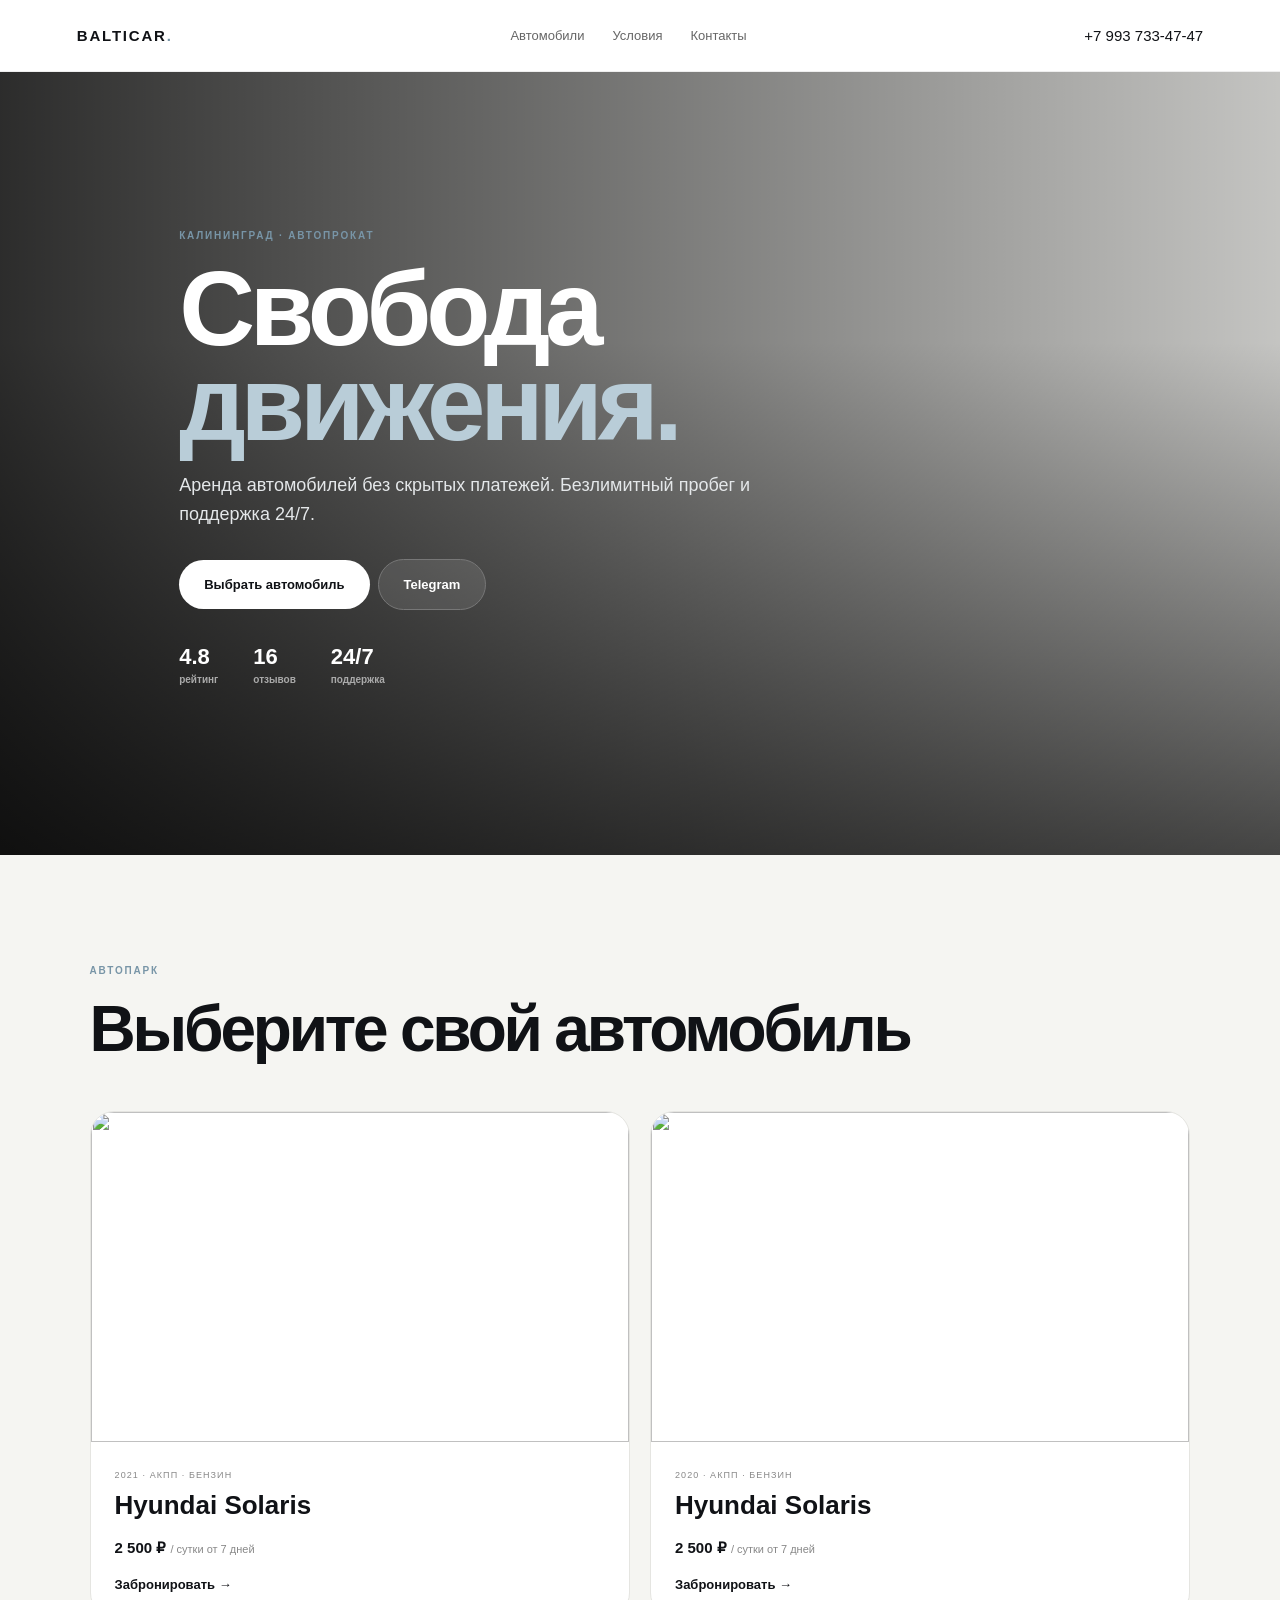
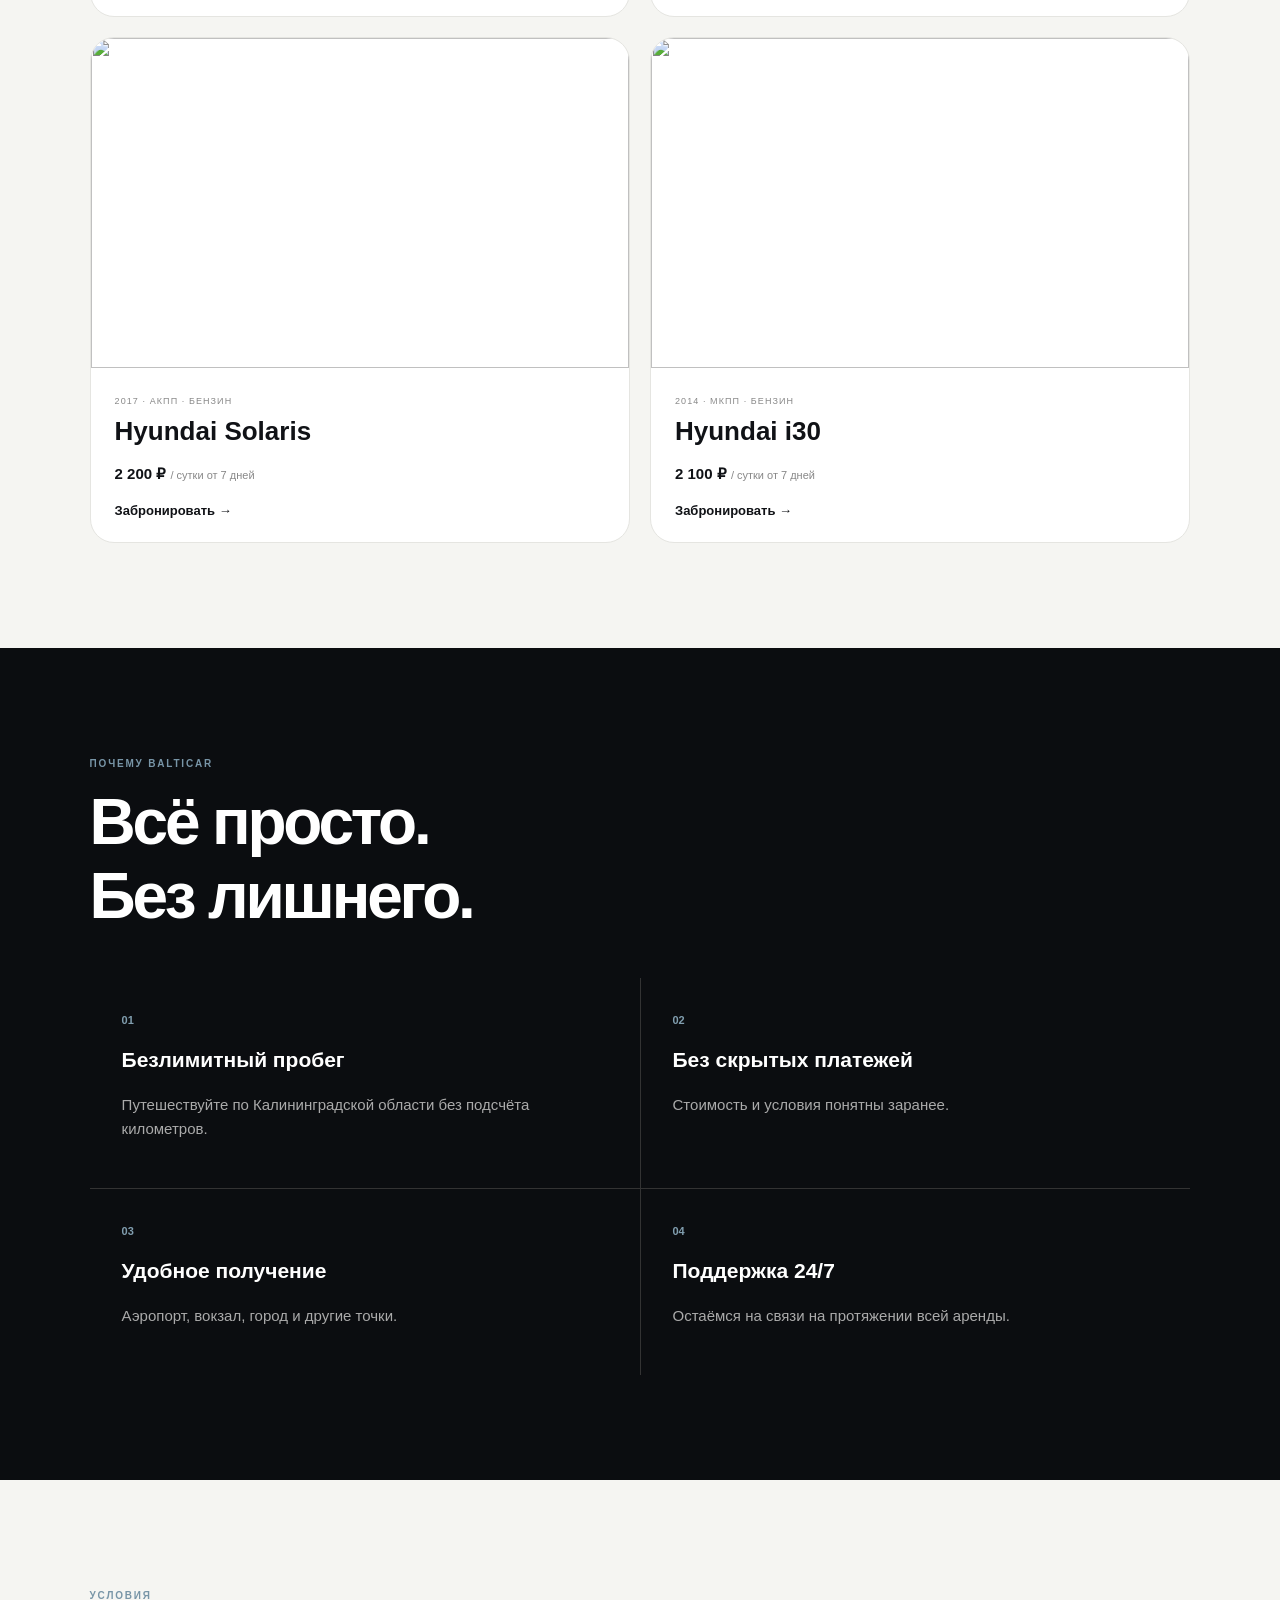
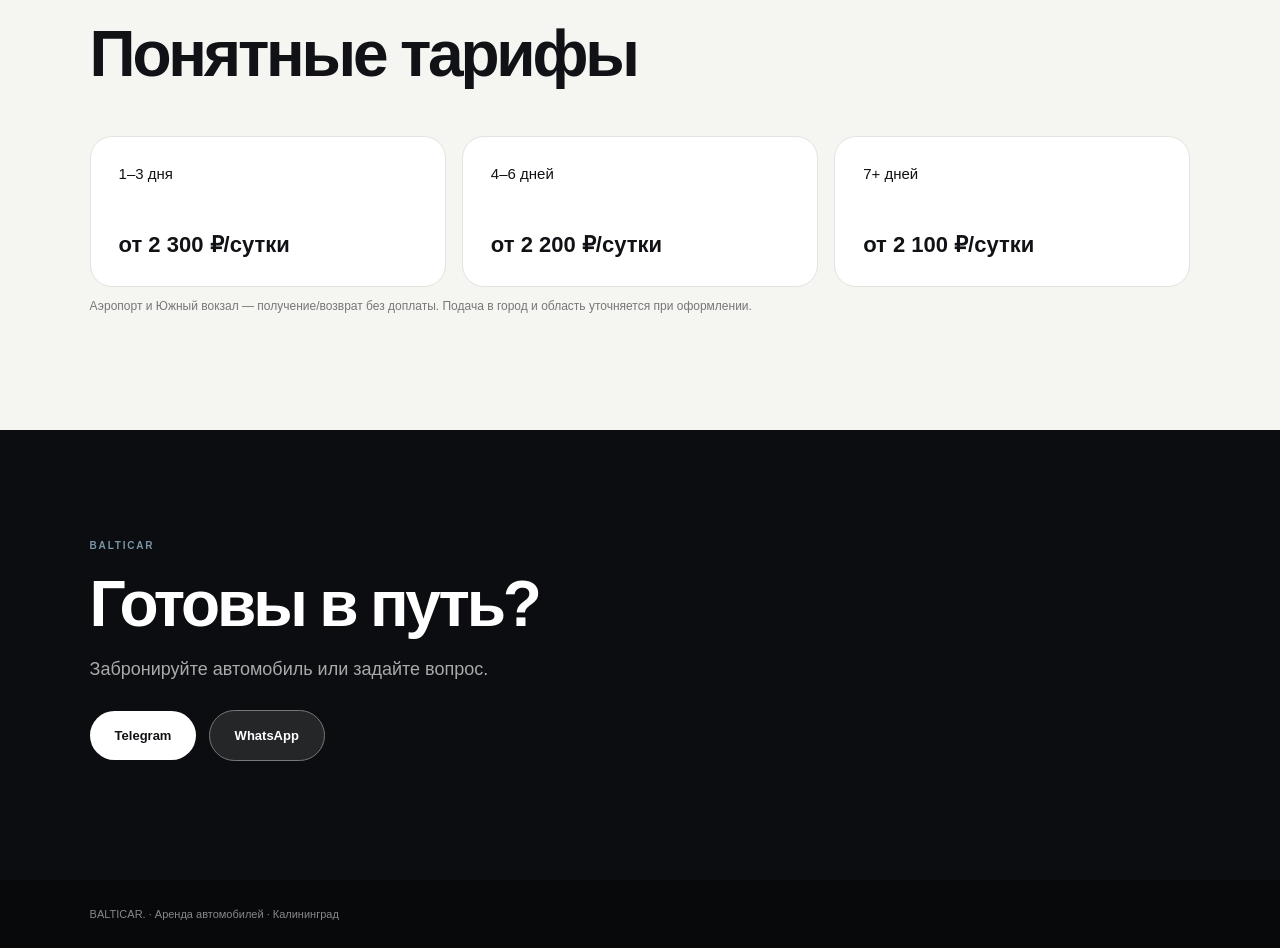
==== commit 95be17b3: "Add files via upload" ====
--- a/site/index.html
+++ b/site/index.html
@@ -1,468 +1,13 @@
-<!doctype html>
-<html lang="ru">
-<head>
-<meta charset="utf-8">
-<meta name="viewport" content="width=device-width,initial-scale=1,viewport-fit=cover">
-<meta name="theme-color" content="#f5f7fa">
-<title>BALTICAR — аренда автомобилей</title>
-<script src="https://telegram.org/js/telegram-web-app.js"></script>
-<style>
-:root{
-  --bg:#f5f7fa; --surface:#fff; --surface2:#eef2f6; --text:#13202b; --muted:#6f7f8d;
-  --line:#dfe6ec; --blue:#1677e8; --blue-dark:#0d5fc4; --green:#1aa866; --amber:#d98a00;
-  --shadow:0 12px 32px rgba(18,38,55,.08); --radius:22px;
-}
-html.dark{
-  --bg:#07111b; --surface:#0d1b27; --surface2:#132635; --text:#f5f8fb; --muted:#91a3b5;
-  --line:rgba(255,255,255,.09); --blue:#1683ff; --blue-dark:#0b63d9; --green:#2bd576; --amber:#ffb62b;
-  --shadow:0 16px 40px rgba(0,0,0,.24);
-}
-*{box-sizing:border-box}
-html,body{margin:0;min-height:100%;background:var(--bg);color:var(--text);font-family:-apple-system,BlinkMacSystemFont,"SF Pro Display","Segoe UI",sans-serif;-webkit-font-smoothing:antialiased}
-body{background:linear-gradient(180deg,var(--bg) 0,var(--bg) 100%)}
-button,input,textarea{font:inherit;color:inherit}
-button{border:0;cursor:pointer}
-#app{max-width:760px;margin:auto;padding:env(safe-area-inset-top) 14px calc(28px + env(safe-area-inset-bottom))}
-.top{height:58px;display:grid;grid-template-columns:44px 1fr 44px;align-items:center;position:sticky;top:0;z-index:20;background:color-mix(in srgb,var(--bg) 90%,transparent);backdrop-filter:blur(16px);-webkit-backdrop-filter:blur(16px)}
-.brand{text-align:center;font-size:17px;font-weight:900;letter-spacing:.12em}
-.topbtn{width:40px;height:40px;border-radius:13px;background:var(--surface);border:1px solid var(--line);box-shadow:0 4px 14px rgba(0,0,0,.05);font-size:22px}
-.screen{display:none}.screen.active{display:block;animation:fadeUp .22s ease}
-@keyframes fadeUp{from{opacity:0;transform:translateY(8px)}to{opacity:1;transform:none}}
-.eyebrow{font-size:11px;font-weight:800;letter-spacing:.12em;color:var(--blue);text-transform:uppercase}
-.sectionTitle{font-size:26px;line-height:1.12;font-weight:900;margin:20px 2px 7px}
-.sub{font-size:14px;line-height:1.5;color:var(--muted)}
-.row{display:flex;gap:10px}.row>*{flex:1;min-width:0}
-.heroHome{position:relative;overflow:hidden;border-radius:28px;background:#0c1b27;min-height:330px;box-shadow:var(--shadow);margin:8px 0 18px}
-.heroHome img{width:100%;height:100%;min-height:330px;object-fit:cover;display:block}
-.heroHome:after{content:"";position:absolute;inset:0;background:linear-gradient(180deg,rgba(4,10,15,.02) 22%,rgba(4,10,15,.9) 100%)}
-.heroHomeCopy{position:absolute;z-index:1;left:22px;right:22px;bottom:22px;color:#fff}
-.heroHomeCopy h1{font-size:35px;line-height:1.02;margin:7px 0 7px;letter-spacing:-.03em}
-.heroHomeCopy p{margin:0;color:#d9e5ee;font-size:15px}
-.heroBadge{display:inline-flex;align-items:center;gap:7px;padding:7px 10px;border-radius:999px;background:rgba(255,255,255,.12);border:1px solid rgba(255,255,255,.18);font-size:11px;font-weight:800}
-.homeCta{width:100%;margin-top:14px;padding:16px 18px;border-radius:16px;background:#fff;color:#12202c;font-weight:900;box-shadow:0 10px 26px rgba(0,0,0,.16)}
-.homeQuick{display:grid;grid-template-columns:1fr 1fr;gap:10px;margin-top:12px}
-.quick{padding:16px;border-radius:18px;background:var(--surface);border:1px solid var(--line);text-align:left;box-shadow:var(--shadow)}
-.quickIcon{font-size:22px}.quick b{display:block;margin-top:8px;font-size:15px}.quick span{display:block;margin-top:3px;font-size:12px;color:var(--muted)}
-.primary{width:100%;padding:15px 17px;border-radius:15px;background:linear-gradient(135deg,var(--blue),var(--blue-dark));color:#fff;font-weight:850;box-shadow:0 9px 22px rgba(22,131,255,.22)}
-.secondary{width:100%;padding:14px 16px;border-radius:15px;background:var(--surface);border:1px solid var(--line);font-weight:750}
-.back{margin:7px 0 12px;padding:7px 0;background:none;color:var(--blue);font-weight:800}
-.carlistGrid{display:grid;grid-template-columns:1fr 1fr;gap:12px;margin-top:16px}
-.car{overflow:hidden;background:var(--surface);border:1px solid var(--line);border-radius:22px;box-shadow:var(--shadow);margin:0;min-width:0}
-.carGallery{border:0!important;border-radius:0!important}
-.carbody{padding:13px}
-.carTop{display:block}.carname{font-size:17px;font-weight:900;line-height:1.18}
-.onlineLabel{display:inline-block;margin-top:6px;font-size:10px;font-weight:800;color:var(--green)}
-.carDescription{display:none}
-.chips{display:flex;flex-wrap:wrap;gap:5px;margin:10px 0}
-.chip{padding:6px 7px;border-radius:9px;background:var(--surface2);color:var(--muted);font-size:10px;white-space:nowrap}
-.carPrice{padding:10px 0 11px;border-top:1px solid var(--line);border-bottom:1px solid var(--line)}
-.carPrice .label{display:block;color:var(--muted);font-size:9px;line-height:1.25}.carPrice b{font-size:18px}.carPrice small{font-size:10px;color:var(--muted)}
-.carActions{display:grid;gap:7px;margin-top:10px}.carActions .secondary{padding:11px;font-size:12px}.carActions .primary{padding:11px;font-size:12px}
-.gallery{position:relative;width:100%;overflow:hidden;background:#dfe5ea;touch-action:pan-y}
-.carGallery{aspect-ratio:1.25}.detailGallery{aspect-ratio:1.35;border-radius:24px;border:1px solid var(--line)}
-.galleryImg{width:100%;height:100%;object-fit:cover;display:block}
-.galleryBtn{position:absolute;top:50%;transform:translateY(-50%);width:34px;height:34px;border-radius:50%;background:rgba(8,16,23,.58);color:#fff;font-size:24px;line-height:1;display:flex;align-items:center;justify-content:center;backdrop-filter:blur(8px)}
-.galleryBtn.prev{left:9px}.galleryBtn.next{right:9px}
-.galleryCount{position:absolute;right:10px;top:10px;padding:5px 8px;border-radius:999px;background:rgba(8,16,23,.62);color:#fff;font-size:10px;font-weight:800}
-.galleryDots{position:absolute;left:0;right:0;bottom:9px;display:flex;justify-content:center;gap:5px}
-.galleryDot{width:6px;height:6px;border-radius:50%;padding:0;background:rgba(255,255,255,.55)}
-.galleryDot.active{width:18px;border-radius:5px;background:#fff}
-.detailTitle{font-size:29px;line-height:1.08;margin:16px 0 6px;letter-spacing:-.02em}
-.facts{display:grid;grid-template-columns:repeat(3,1fr);gap:8px;margin:15px 0}.fact{padding:12px;border-radius:16px;background:var(--surface);border:1px solid var(--line);font-size:11px;color:var(--muted)}.fact b{display:block;margin-top:5px;font-size:13px;color:var(--text)}
-.block{padding:16px;border-radius:19px;background:var(--surface);border:1px solid var(--line);box-shadow:0 6px 20px rgba(18,38,55,.04);margin:12px 0}.block h3{margin:0 0 8px;font-size:16px}
-.tariffs{display:grid;grid-template-columns:repeat(3,1fr);gap:7px}.tariff{padding:12px;border-radius:14px;background:var(--surface2);border:1px solid var(--line)}.tariff span{display:block;font-size:10px;color:var(--muted)}.tariff b{display:block;margin-top:5px;font-size:14px}
-.depositBox{margin:12px 0;padding:14px 16px;border-radius:17px;background:linear-gradient(135deg,rgba(22,131,255,.08),rgba(43,213,118,.07));border:1px solid rgba(22,131,255,.18)}
-.locationCard{padding:15px;border-radius:18px;background:var(--surface);border:1px solid var(--line);margin:12px 0}.locationTitle{font-weight:850}.locationText{font-size:13px;line-height:1.5;color:var(--muted);margin-top:7px}
-.calendar{background:var(--surface);border:1px solid var(--line);border-radius:22px;padding:13px;box-shadow:var(--shadow)}
-.calhead{display:flex;align-items:center;justify-content:space-between;margin-bottom:12px}.calhead b{text-transform:capitalize}.calhead button{width:40px;height:40px;border-radius:12px;background:var(--surface2);border:1px solid var(--line);font-size:21px}
-.week,.days{display:grid;grid-template-columns:repeat(7,1fr);gap:5px}.week div{text-align:center;font-size:10px;color:var(--muted);padding:4px 0}.day{min-height:42px;border-radius:11px;background:var(--surface2);border:1px solid transparent;font-size:12px}.day.free{border-color:rgba(22,131,255,.12)}.day.busy{color:#9ca9b4;opacity:.55}.day.selected{background:var(--blue);color:#fff;font-weight:900}.day.disabled{opacity:.28}
-.times{display:grid;grid-template-columns:repeat(4,1fr);gap:7px;margin-top:8px}.time{padding:12px 3px;border-radius:12px;background:var(--surface2);border:1px solid var(--line);font-size:12px}.time.selected{background:var(--blue);color:#fff;font-weight:900}.time:disabled{opacity:.35}
-.summary{margin-top:13px;padding:17px;border-radius:20px;background:var(--surface);border:1px solid rgba(22,131,255,.22);box-shadow:var(--shadow)}.summary .big,.big{font-size:24px;font-weight:950;margin-top:4px}.hint{font-size:12px;line-height:1.4;color:var(--amber);margin-top:7px}
-.field{margin:11px 0}.field label{display:block;font-size:12px;font-weight:700;color:var(--muted);margin:0 0 6px}.field input,.field textarea{width:100%;padding:13px;border-radius:14px;border:1px solid var(--line);background:var(--surface);outline:none}.field textarea{min-height:90px;resize:vertical}
-.locationPicker{display:grid;gap:8px;margin-top:12px}.locationOption{width:100%;display:grid;grid-template-columns:32px 1fr auto;gap:9px;align-items:center;text-align:left;padding:12px;border-radius:15px;background:var(--surface2);border:1px solid var(--line)}.locationOption.selected{border-color:var(--blue);box-shadow:inset 0 0 0 1px var(--blue);background:color-mix(in srgb,var(--blue) 7%,var(--surface2))}.locIcon{font-size:19px;text-align:center}.locMain b{display:block;font-size:13px}.locMain span{display:block;font-size:10px;color:var(--muted);margin-top:2px}.locationFree{font-size:9px;font-weight:900;color:var(--green)}.locationRequest{margin-top:8px}.locationCost{margin-top:10px}.priceBreak{margin-top:10px;border-top:1px solid var(--line);padding-top:8px}.priceRow{display:flex;justify-content:space-between;gap:12px;padding:5px 0;font-size:13px}.locationNotice{margin-top:10px;font-size:11px;line-height:1.45;color:var(--muted)}
-.bookingHero{padding:16px;border-radius:20px;background:linear-gradient(135deg,rgba(22,131,255,.10),rgba(43,213,118,.07));border:1px solid rgba(22,131,255,.18);margin:14px 0}.bookingHero .heroLine{display:flex;justify-content:space-between;gap:10px;align-items:center}.bookingHero .heroTitle{font-size:16px;font-weight:900}.bookingHero .countdown{margin-top:10px;font-size:15px;font-weight:850}.bookingHero .countdown small{display:block;font-size:11px;color:var(--muted);margin-top:4px}
-.bookingCard{padding:15px;border-radius:20px;background:var(--surface);border:1px solid var(--line);box-shadow:var(--shadow);margin:12px 0}.bookingCardTop{display:flex;gap:11px;align-items:flex-start}.bookingCarThumb{width:92px;height:64px;border-radius:13px;object-fit:cover;flex:0 0 92px}.bookingCardInfo{min-width:0;flex:1}.bookingCardInfo b{display:block;font-size:16px}.bookingNo{font-size:10px;color:var(--muted);margin-bottom:4px}.bookingFacts{display:grid;grid-template-columns:1fr 1fr;gap:7px;margin-top:11px}.bookingFact{padding:10px;border-radius:13px;background:var(--surface2);border:1px solid var(--line)}.bookingFact span{display:block;font-size:9px;color:var(--muted)}.bookingFact b{display:block;font-size:12px;margin-top:4px}.bookingStatusBox{margin-top:11px;padding:11px 12px;border-radius:14px;background:var(--surface2);border:1px solid var(--line);font-size:12px;line-height:1.4}.bookingStatusBox.confirmed{background:rgba(43,213,118,.08);border-color:rgba(43,213,118,.25)}.bookingStatusBox.completed{opacity:.75}
-.status{display:inline-flex;padding:5px 8px;border-radius:999px;background:var(--surface2);font-size:10px;font-weight:800}
-.detailActions{display:grid;gap:8px;margin-top:10px}
-.empty{text-align:center;padding:40px 20px;color:var(--muted)}
-.toast{position:fixed;z-index:50;left:14px;right:14px;bottom:calc(18px + env(safe-area-inset-bottom));padding:13px 15px;border-radius:15px;background:#132535;color:#fff;box-shadow:0 15px 35px rgba(0,0,0,.25);display:none}.toast.show{display:block;animation:fadeUp .2s ease}
-@media(max-width:520px){.carlistGrid{grid-template-columns:1fr 1fr}.heroHome,.heroHome img{min-height:310px}.heroHomeCopy h1{font-size:31px}}
-@media(max-width:370px){#app{padding-left:10px;padding-right:10px}.carlistGrid{gap:8px}.carbody{padding:10px}.carname{font-size:15px}.chips{gap:4px}.chip{font-size:9px;padding:5px 6px}.carPrice b{font-size:16px}.facts{gap:5px}.fact{padding:10px 8px}}
-@media(min-width:650px){.carlistGrid{grid-template-columns:repeat(2,1fr)}.heroHome,.heroHome img{min-height:390px}.heroHomeCopy h1{font-size:42px}}
-
-/* Premium UI polish v3 */
-:root{--bg:#f3f5f7;--surface:#fff;--surface2:#f1f4f7;--text:#101820;--muted:#71808d;--line:#e2e7ec;--blue:#0a72e8;--blue-dark:#075bc0;--green:#15945b;--amber:#c77a00;--shadow:0 14px 34px rgba(16,32,48,.075);--radius:22px}
-html.dark{--bg:#071018;--surface:#0d1923;--surface2:#13232f;--text:#f7fafc;--muted:#9aabb9;--line:rgba(255,255,255,.09);--blue:#278cff;--blue-dark:#0965d0;--green:#2bd47a;--amber:#ffb72d;--shadow:0 18px 44px rgba(0,0,0,.25)}
-body{background:var(--bg)}
-.top{height:62px}
-.topbtn{border:0;box-shadow:none;background:var(--surface2);transition:transform .16s ease,background .16s ease}.topbtn:active{transform:scale(.94)}
-.sectionTitle{font-size:28px;letter-spacing:-.035em;margin-top:22px}.sub{font-size:14px}
-.heroHome{min-height:430px;margin:8px 0 16px;border-radius:30px}.heroHome img{min-height:430px}.heroHome:after{background:linear-gradient(180deg,rgba(4,10,15,0) 15%,rgba(4,10,15,.22) 38%,rgba(4,10,15,.94) 100%)}
-.heroHomeCopy{left:20px;right:20px;bottom:20px}.heroHomeCopy h1{font-size:38px;line-height:1;letter-spacing:-.045em;margin:10px 0 9px}.heroBadge{background:rgba(255,255,255,.14);backdrop-filter:blur(10px)}
-.homeCta{padding:17px 18px;border-radius:17px;transition:transform .16s ease}.homeCta:active,.primary:active,.secondary:active,.quick:active,.locationOption:active,.time:active{transform:scale(.985)}
-.homeIntro{display:flex;align-items:end;justify-content:space-between;gap:12px;margin:16px 2px 9px}.homeIntro .sectionTitle{margin:0}.homeTrust{font-size:11px;font-weight:800;color:var(--green);white-space:nowrap}
-.quick{padding:15px;border-radius:20px;transition:transform .16s ease,box-shadow .16s ease}.quickIcon{font-size:21px}.quick b{font-size:14px}.quick span{font-size:11px}
-.carlistGrid{gap:12px;margin-top:18px}.car{border-radius:24px;box-shadow:0 12px 30px rgba(16,32,48,.09)}
-.carGallery{aspect-ratio:1.08}.gallery{background:#dce2e7}.galleryImg{transition:opacity .16s ease}.galleryBtn{width:35px;height:35px}.galleryCount{font-size:10px;padding:5px 8px}.carbody{padding:14px}.carname{font-size:18px;letter-spacing:-.02em}.onlineLabel{font-size:9px}.chips{gap:5px;margin:9px 0}.chip{font-size:9px;padding:6px 7px}.carPrice{padding:11px 0 10px}.carPrice .label{font-size:9px}.carPrice b{font-size:21px;letter-spacing:-.02em}.carPrice small{font-size:10px}.carActions{grid-template-columns:1fr;gap:7px}.carActions .secondary,.carActions .primary{padding:12px;font-size:12px}
-.catalogLead{display:flex;justify-content:space-between;align-items:center;gap:10px;margin-top:14px;padding:12px 14px;border-radius:16px;background:var(--surface);border:1px solid var(--line)}.catalogLead b{font-size:12px}.catalogLead span{font-size:11px;color:var(--muted)}
-.detailGallery{aspect-ratio:1.18;border-radius:26px}.detailTitle{font-size:32px;letter-spacing:-.04em}.facts{gap:7px}.fact{padding:13px;border-radius:17px}.block{border-radius:20px}.tariff{padding:13px;border-radius:15px}.depositBox{font-size:14px}
-.calendar{padding:14px;border-radius:24px}.calhead{margin-bottom:14px}.calhead b{font-size:16px}.calhead button{width:42px;height:42px;border-radius:14px}.week{gap:4px}.week div{font-size:10px;padding:6px 0}.days{gap:5px}.day{min-height:46px;border-radius:13px;font-size:13px}.day.free{background:color-mix(in srgb,var(--blue) 4%,var(--surface2))}.day.selected{box-shadow:0 7px 16px rgba(10,114,232,.22)}
-.timeTitle{display:flex;justify-content:space-between;align-items:center;margin:17px 1px 8px}.timeTitle b{font-size:15px}.timeTitle span{font-size:11px;color:var(--muted)}.times{grid-template-columns:repeat(4,1fr);gap:7px}.time{min-height:46px;padding:11px 2px;border-radius:13px;font-size:13px;font-weight:750;transition:transform .14s ease}.time.selected{box-shadow:0 7px 16px rgba(10,114,232,.2)}
-.calTip{margin-top:12px;padding:11px 13px;border-radius:14px;background:var(--surface2);font-size:11px;color:var(--muted);line-height:1.4}.summary{padding:17px;border-radius:21px}.summary .big,.big{font-size:25px}.summaryAction{margin-top:13px}
-.reviewCard{padding:0;overflow:hidden;border-radius:22px;background:var(--surface);border:1px solid var(--line);box-shadow:var(--shadow)}.reviewHead{display:flex;gap:13px;padding:15px}.reviewThumb{width:92px;height:68px;border-radius:15px;object-fit:cover}.reviewTitle{font-size:18px;font-weight:900}.reviewLine{display:flex;justify-content:space-between;gap:12px;padding:11px 15px;border-top:1px solid var(--line);font-size:13px}.reviewLine span{color:var(--muted)}.reviewLine b{text-align:right}.reviewTotal{display:flex;justify-content:space-between;align-items:end;padding:15px;background:var(--surface2)}.reviewTotal small{display:block;color:var(--muted);font-size:10px}.reviewTotal strong{font-size:25px;letter-spacing:-.03em}.reviewTotal .deposit{font-size:12px;color:var(--muted);text-align:right}
-.locationCard{border-radius:21px}.locationOption{min-height:66px;padding:12px 13px;border-radius:17px;transition:transform .14s ease,border-color .14s ease}.locationOption.selected{box-shadow:inset 0 0 0 1.5px var(--blue),0 7px 18px rgba(10,114,232,.08)}.locMain b{font-size:14px}.locMain span{font-size:10px}.locationFree{font-size:9px}.locationNotice{padding:10px 11px;border-radius:13px;background:var(--surface2)}
-.field input,.field textarea{border:1px solid var(--line);box-shadow:inset 0 1px 1px rgba(0,0,0,.02);transition:border-color .16s ease,box-shadow .16s ease}.field input:focus,.field textarea:focus{border-color:var(--blue);box-shadow:0 0 0 3px rgba(10,114,232,.10)}
-.primary,.secondary{transition:transform .16s ease,box-shadow .16s ease}.primary{box-shadow:0 10px 24px rgba(10,114,232,.2)}
-.status{padding:6px 9px;font-size:10px}.status.pending{background:rgba(255,183,45,.12);color:#a86c00}.status.confirmed{background:rgba(43,212,122,.12);color:var(--green)}.status.completed{background:rgba(10,114,232,.10);color:var(--blue)}.status.cancelled,.status.rejected{background:rgba(100,110,120,.11)}
-.bookingHero{border-radius:22px}.bookingCard{border-radius:22px}.bookingStatusBox{font-weight:700}.bookingStatusBox.confirmed{background:rgba(43,212,122,.09)}
-.empty{padding:48px 20px}.toast{border-radius:17px}
-@media(max-width:520px){.heroHome,.heroHome img{min-height:410px}.heroHomeCopy h1{font-size:34px}.carGallery{aspect-ratio:1.02}.carbody{padding:12px}.carname{font-size:16px}.carPrice b{font-size:19px}.chip{font-size:8.5px}.carActions .secondary,.carActions .primary{padding:10px;font-size:11px}}
-@media(max-width:370px){.carlistGrid{gap:8px}.carbody{padding:10px}.carname{font-size:15px}.chips{gap:3px}.chip{padding:5px 6px}.times{grid-template-columns:repeat(3,1fr)}}
-
-/* Premium UI polish v4 */
-:root{--success:#148a57;--danger:#c64b4b;--soft-blue:rgba(10,114,232,.08)}
-html.dark{--success:#2bd47a;--danger:#ff7373;--soft-blue:rgba(39,140,255,.12)}
-button{-webkit-tap-highlight-color:transparent}
-.primary,.secondary,.homeCta,.quick,.locationOption,.time,.day,.calhead button,.topbtn{user-select:none;-webkit-user-select:none}
-.topbtn{display:flex;align-items:center;justify-content:center}
-.homeCta{display:flex;align-items:center;justify-content:space-between;text-align:left}.homeCta::after{content:'→';font-size:20px;line-height:1}
-.car{transition:transform .18s ease,box-shadow .18s ease}.car:active{transform:scale(.995)}
-.carGallery{aspect-ratio:1.02}.galleryBtn{z-index:2;box-shadow:0 5px 14px rgba(0,0,0,.18)}
-.galleryDots{z-index:3;pointer-events:none}.galleryDot{pointer-events:auto}.galleryCount{z-index:3}
-.carPrice b{font-size:23px}.carPrice .label{font-size:10px;font-weight:650}
-.carActions .primary{min-height:44px}.carActions .secondary{min-height:42px}
-.stepLabel{display:flex;align-items:center;gap:8px;margin:17px 1px 8px;font-size:12px;font-weight:850;color:var(--muted)}
-.stepNum{width:23px;height:23px;border-radius:50%;display:inline-flex;align-items:center;justify-content:center;background:var(--blue);color:#fff;font-size:11px}
-.calendar{padding:12px}.calhead{position:sticky;top:62px;z-index:4;background:var(--surface);padding:3px 0 11px;margin:-3px 0 6px}
-.day{min-height:48px;font-weight:650}.day.free{background:var(--surface2)}.day.selected{background:var(--blue);color:#fff;border-color:var(--blue)}
-.timeTitle{padding-top:2px}.times{grid-template-columns:repeat(3,1fr);gap:8px}.time{min-height:52px;font-size:14px;background:var(--surface2);border:1px solid var(--line)}.time.selected{background:var(--blue);border-color:var(--blue);color:#fff}
-.summary{position:relative;overflow:hidden}.summary:before{content:'';position:absolute;left:0;top:0;bottom:0;width:4px;background:var(--blue)}.summaryAction{min-height:48px}
-.locationOption{grid-template-columns:34px minmax(0,1fr) auto;min-height:70px}.locationOption.selected{background:var(--soft-blue)}.locPrice{display:flex;align-items:center;gap:5px;font-size:10px;font-weight:900;white-space:nowrap}.locCheck{display:none;width:20px;height:20px;border-radius:50%;align-items:center;justify-content:center;background:var(--blue);color:#fff;font-size:12px}.locationOption.selected .locCheck{display:flex}.locationOption.selected .locPriceText{display:none}
-.reviewCard{box-shadow:0 12px 30px rgba(16,32,48,.08)}.reviewHead{align-items:center}.reviewTotal{border-radius:0 0 22px 22px}.reviewTotal strong{font-size:27px}
-.confirmationNote{padding:11px 13px;border-radius:14px;background:var(--surface2);font-size:11px;line-height:1.45;color:var(--muted)}
-.bookingCardTop{align-items:center}.bookingCardInfo .status{margin-top:0}.bookingStatusBox{font-size:12px}.bookingStatusBox.confirmed{border-left:3px solid var(--green)}.bookingStatusBox.completed{border-left:3px solid var(--blue)}
-.loading{height:190px;border-radius:22px;background:linear-gradient(90deg,var(--surface2),var(--surface),var(--surface2));background-size:200% 100%;animation:shimmer 1.2s infinite}.loadingLine{height:12px;border-radius:8px;background:var(--surface2);margin:10px 0}@keyframes shimmer{0%{background-position:200% 0}100%{background-position:-200% 0}}
-@media(max-width:520px){#app{padding-left:12px;padding-right:12px}.heroHome,.heroHome img{min-height:420px}.heroHomeCopy{left:18px;right:18px;bottom:18px}.heroHomeCopy h1{font-size:35px}.carlistGrid{gap:10px}.carGallery{aspect-ratio:1.0}.carbody{padding:12px}.carPrice b{font-size:20px}.chip{font-size:8.5px}.locationOption{grid-template-columns:32px minmax(0,1fr) auto}.calendar{border-radius:22px}.day{min-height:46px}.time{min-height:50px}}
-@media(max-width:370px){#app{padding-left:10px;padding-right:10px}.times{grid-template-columns:repeat(3,1fr);gap:6px}.time{min-height:48px;font-size:13px}.day{min-height:43px}.locationOption{padding:11px}.locMain b{font-size:13px}.locMain span{font-size:9px}}
-
-/* V5 — clean commercial home */
-.homePremium{margin:6px 0 14px;border-radius:30px;overflow:hidden;background:var(--surface);border:1px solid var(--line);box-shadow:0 18px 50px rgba(18,38,55,.11)}
-.homePhoto{position:relative;height:245px;background:#0c1b27;overflow:hidden}
-.homePhoto img{width:100%;height:100%;object-fit:cover;display:block}
-.homePhotoShade{position:absolute;inset:0;background:linear-gradient(180deg,rgba(3,9,14,.32),rgba(3,9,14,.04) 45%,rgba(3,9,14,.28))}
-.homePhotoTop{position:absolute;z-index:2;left:18px;right:18px;top:17px;display:flex;align-items:center;justify-content:space-between;color:#fff}
-.homeLogoMark{font-size:15px;font-weight:950;letter-spacing:.16em}.homeCity{font-size:9px;font-weight:850;letter-spacing:.12em;padding:7px 9px;border-radius:999px;background:rgba(0,0,0,.28);backdrop-filter:blur(10px)}
-.homePanel{padding:22px 18px 18px}.homePanel h1{font-size:35px;line-height:1.02;letter-spacing:-.045em;margin:8px 0 9px}.homePanel p{margin:0;color:var(--muted);font-size:14px;line-height:1.48;max-width:420px}
-.homeMainCta{display:flex;align-items:center;justify-content:space-between;width:100%;margin-top:17px;padding:16px 17px;border-radius:17px;background:linear-gradient(135deg,var(--blue),var(--blue-dark));color:#fff;font-weight:900;box-shadow:0 11px 24px rgba(22,131,255,.24)}.homeMainCta b{font-size:24px;line-height:1}.homeTrustRow{display:grid;grid-template-columns:repeat(3,1fr);gap:7px;margin-top:14px}.homeTrustRow div{min-width:0;padding:9px 8px;border-radius:13px;background:var(--surface2);font-size:9px;color:var(--muted);line-height:1.25}.homeTrustRow b{display:block;color:var(--green);font-size:13px;margin-bottom:3px}.homeShortcuts{display:grid;gap:8px}.homeBooking{display:grid;grid-template-columns:36px 1fr 18px;gap:10px;align-items:center;width:100%;padding:14px 15px;text-align:left;background:var(--surface);border:1px solid var(--line);border-radius:18px;box-shadow:0 8px 24px rgba(18,38,55,.05)}.shortcutIcon{width:36px;height:36px;display:grid;place-items:center;border-radius:12px;background:var(--surface2);font-size:18px}.homeBooking b{display:block;font-size:14px}.homeBooking small{display:block;margin-top:3px;color:var(--muted);font-size:11px}.homeBooking strong{font-size:23px;color:var(--muted);font-weight:500}.homeContact{padding:13px 15px;border-radius:16px;background:var(--surface);border:1px solid var(--line);font-weight:750}.homeFooterLinks{display:flex;justify-content:center;align-items:center;gap:9px;margin:14px 0 4px;color:var(--muted);font-size:11px}.homeFooterLinks button{background:none;padding:3px;color:var(--muted);font-size:11px}
-@media(max-width:370px){.homePhoto{height:215px}.homePanel{padding:19px 15px 15px}.homePanel h1{font-size:31px}.homeTrustRow{gap:5px}.homeTrustRow div{font-size:8px;padding:8px 6px}}
-
-/* V6 — BALTICAR clean visual system */
-:root{
-  --bg:#f7f9fb;
-  --surface:#ffffff;
-  --surface2:#f1f5f8;
-  --text:#10202d;
-  --muted:#526675;
-  --line:#d7e1e8;
-  --blue:#0877d9;
-  --blue-dark:#075aa5;
-  --green:#15945b;
-  --amber:#b96f00;
-  --shadow:0 10px 28px rgba(16,32,48,.07);
-}
-html.dark{
-  --bg:#07131d;
-  --surface:#0d1c28;
-  --surface2:#142735;
-  --text:#f2f6f9;
-  --muted:#a5b4c0;
-  --line:rgba(255,255,255,.11);
-  --blue:#2d91ee;
-  --blue-dark:#1470c8;
-  --green:#35d27e;
-  --amber:#ffc15a;
-}
-body{font-weight:520}
-.brand{font-weight:900;letter-spacing:.10em}
-.sectionTitle,.detailTitle{color:var(--text);font-weight:900}
-.sub{color:var(--muted);font-weight:520}
-.eyebrow{color:var(--blue);font-weight:850}
-.carname,.locationTitle,.block h3,.homeBooking b{color:var(--text)}
-.chip{color:#435867}
-html.dark .chip{color:#b9c7d1}
-.field label,.stepLabel{color:#435867}
-html.dark .field label,html.dark .stepLabel{color:#b5c3cd}
-.carPrice .label,.carPrice small,.locMain span,.locationNotice,.reviewLine span,.reviewTotal small{color:#526675}
-html.dark .carPrice .label,html.dark .carPrice small,html.dark .locMain span,html.dark .locationNotice,html.dark .reviewLine span,html.dark .reviewTotal small{color:#a5b4c0}
-
-/* Clean home: the hero photo contains no text or overlays. */
-.homePremium{margin:6px 0 14px;border-radius:24px;overflow:hidden;background:var(--surface);border:1px solid var(--line);box-shadow:0 12px 32px rgba(16,32,48,.08)}
-.homePhoto{height:235px;background:#dce5eb;position:relative;overflow:hidden}
-.homePhoto img{width:100%;height:100%;object-fit:cover;display:block}
-.homePhotoShade,.homePhotoTop{display:none}
-.homePanel{padding:20px 17px 17px}
-.homePanel .eyebrow{margin-bottom:7px}
-.homePanel h1{color:var(--text);font-size:34px;line-height:1.03;letter-spacing:-.035em;margin:0 0 9px;font-weight:900}
-.homePanel p{color:var(--muted);font-size:14px;line-height:1.45;margin:0;max-width:420px}
-.homeMainCta{margin-top:16px;min-height:50px;padding:14px 16px;border-radius:15px;background:#102f45;color:#fff;font-weight:850;box-shadow:0 8px 18px rgba(16,47,69,.16)}
-.homeMainCta b{font-size:22px}
-.homeTrustRow{display:grid;grid-template-columns:repeat(3,1fr);gap:7px;margin-top:12px}
-.homeTrustRow div{background:var(--surface2);border:1px solid var(--line);color:#526675;border-radius:12px;padding:8px 7px;font-size:9px;line-height:1.25}
-.homeTrustRow b{color:var(--green)}
-.homeShortcuts{gap:8px}
-.homeBooking{border-radius:17px;border:1px solid var(--line);box-shadow:0 7px 20px rgba(16,32,48,.045)}
-.homeBooking small{color:var(--muted)}
-.homeContact{border-radius:15px;border:1px solid var(--line);color:var(--text)}
-.homeFooterLinks button{color:#526675}
-html.dark .homeTrustRow div,html.dark .homeFooterLinks button{color:#a5b4c0}
-
-@media(max-width:520px){
-  .homePhoto{height:220px}
-  .homePanel{padding:18px 15px 15px}
-  .homePanel h1{font-size:32px}
-}
-@media(max-width:370px){
-  .homePhoto{height:205px}
-  .homePanel h1{font-size:30px}
-}
-
-
-/* V7 — catalog: one full-width car per row */
-.carlistGrid{
-  display:grid !important;
-  grid-template-columns:1fr !important;
-  gap:14px !important;
-  margin-top:16px !important;
-}
-.car{
-  width:100%;
-  border-radius:22px;
-  overflow:hidden;
-}
-.carGallery{
-  aspect-ratio:1.72 !important;
-}
-.carbody{
-  padding:15px 15px 14px !important;
-}
-.carTop{
-  display:flex;
-  align-items:flex-start;
-  justify-content:space-between;
-  gap:10px;
-}
-.carname{
-  font-size:19px !important;
-  line-height:1.15;
-}
-.onlineLabel{
-  flex:0 0 auto;
-  margin-top:2px;
-  white-space:nowrap;
-}
-.chips{
-  margin:10px 0 8px !important;
-}
-.carPrice{
-  display:flex;
-  align-items:baseline;
-  flex-wrap:wrap;
-  gap:5px;
-  padding:9px 0 11px !important;
-}
-.carPrice .label{
-  width:100%;
-  margin-bottom:1px;
-}
-.carActions{
-  grid-template-columns:1fr !important;
-  gap:8px !important;
-}
-.carActions .primary{
-  min-height:46px;
-}
-.carActions .secondary{
-  min-height:42px;
-}
-@media(max-width:520px){
-  .carGallery{aspect-ratio:1.55 !important}
-  .carbody{padding:14px !important}
-  .carname{font-size:18px !important}
-  .onlineLabel{font-size:8px}
-}
-@media(max-width:370px){
-  .carlistGrid{gap:11px !important}
-  .carGallery{aspect-ratio:1.48 !important}
-  .carbody{padding:12px !important}
-  .carname{font-size:17px !important}
-}
-@media(min-width:650px){
-  .carlistGrid{grid-template-columns:1fr !important;max-width:720px}
-}
-
-</style>
-<script>
-window.BALTICAR_applyTheme=function(){
-  const scheme=window.Telegram?.WebApp?.colorScheme || (window.matchMedia?.('(prefers-color-scheme: light)').matches?'light':'dark');
-  document.documentElement.classList.toggle('light',scheme==='light');
-  document.documentElement.classList.toggle('dark',scheme!=='light');
-  const meta=document.querySelector('meta[name="theme-color"]');
-  if(meta)meta.content=scheme==='light'?'#f5f7fa':'#07111b';
-};
-try{
-  Telegram?.WebApp?.onEvent?.('themeChanged',window.BALTICAR_applyTheme);
-  const mq=window.matchMedia?.('(prefers-color-scheme: light)');
-  mq?.addEventListener?.('change',window.BALTICAR_applyTheme);
-}catch(e){}
-window.BALTICAR_applyTheme();
-</script>
-</head>
-<body>
-
-<div id="app">
-  <header class="top">
-    <button class="topbtn" id="backBtn" onclick="goBack()">‹</button>
-    <div class="brand">BALTICAR</div>
-    <button class="topbtn" onclick="goHome()">⌂</button>
-  </header>
-
-  <main>
-    <section id="home" class="screen active"></section>
-    <section id="cars" class="screen"></section>
-    <section id="car" class="screen"></section>
-    <section id="calendar" class="screen"></section>
-    <section id="form" class="screen"></section>
-    <section id="done" class="screen"></section>
-    <section id="bookings" class="screen"></section>
-    <section id="reviews" class="screen"></section>
-    <section id="why" class="screen"></section>
-    <section id="terms" class="screen"></section>
-  </main>
-</div>
-<div id="toast" class="toast"></div>
-
-<script>
-const tg=window.Telegram?.WebApp;
-// === НАСТРОЙКИ ОТДЕЛЬНОГО САЙТА ===
-// Адрес бэкенда бота на Render (без слэша на конце):
-const API_BASE='https://balticarkgdbot.onrender.com';
-// Username Telegram-бота (для кнопки «Мои брони» и связи с менеджером):
-const BOT_USERNAME='BalticarKgdBot';
-const MANAGER_LINK='https://t.me/Balticar_kgd';
-try{tg?.ready();tg?.expand()}catch(e){}
-const $=id=>document.getElementById(id);
-let current='home', history=[];
-let cars=[],selectedCar=null,startDate=null,startTime=null,endDate=null,endTime=null,month=new Date();
-let pickupLocation='airport'; let pickupLocationNote='';
-const headers=()=>({'Content-Type':'application/json','X-Telegram-Init-Data':tg?.initData||''});
-async function api(url,opt={}){const full=url.startsWith('/api/')?API_BASE+url:url;const r=await fetch(full,{...opt,headers:{...headers(),...(opt.headers||{})}});let d={};try{d=await r.json()}catch{} if(!r.ok)throw new Error(d.message||'Ошибка сервера');return d}
-function money(n){return new Intl.NumberFormat('ru-RU').format(n)+' ₽'}
-function toast(s){$('toast').textContent=s;$('toast').classList.add('show');setTimeout(()=>$('toast').classList.remove('show'),2800)}
-function show(id,push=true){document.querySelectorAll('.screen').forEach(x=>x.classList.remove('active'));$(id).classList.add('active');if(push&&current!==id)history.push(current);current=id;window.scrollTo({top:0,behavior:'smooth'});$('backBtn').style.visibility=id==='home'?'hidden':'visible'}
-function goBack(){const x=history.pop()||'home';show(x,false)}
-function goHome(){history=[];show('home',false);renderHome()}
-function img(path){return path ? API_BASE+'/' + path.replace(/^\/+/, '') : API_BASE+'/photos/balticar_hero.jpg'}
-function renderHome(){
-  $('home').innerHTML=`<section class="homePremium">
-    <div class="homePhoto">
-      <img src="${API_BASE}/photos/balticar_hero.jpg" alt="BALTICAR — аренда автомобилей">
-    </div>
-    <div class="homePanel">
-      <div class="eyebrow">BALTICAR · КАЛИНИНГРАД</div>
-      <h1>Свобода<br>в каждом маршруте.</h1>
-      <p>Аренда автомобилей в Калининграде и области. Выберите автомобиль и даты — заявку оформим за несколько минут.</p>
-      <button class="homeMainCta" onclick="openCars()"><span>Выбрать автомобиль</span><b>→</b></button>
-      <div class="homeTrustRow">
-        <div><b>✓</b><span>Без скрытых платежей</span></div>
-        <div><b>✓</b><span>Подача по городу</span></div>
-        <div><b>✓</b><span>Подтверждение менеджером</span></div>
-      </div>
-    </div>
-  </section>
-  <section class="homeShortcuts">
-    <button class="homeBooking" onclick="openBookings()"><span class="shortcutIcon">📋</span><span><b>Мои бронирования</b><small>Статус, даты и детали</small></span><strong>›</strong></button>
-    <button class="homeContact" onclick="openContact()">💬 Связаться с менеджером</button>
-  </section>
-  <div class="homeFooterLinks"><button onclick="openTerms()">Условия аренды</button><span>•</span><button onclick="openReviews()">⭐ Отзывы клиентов</button></div>`
-}
-async function openCars(push=true){show('cars',push);$('cars').innerHTML='<div class="sectionTitle">Автомобили</div><div class="sub">Выберите машину — увидите фото, тариф и сможете сразу перейти к датам.</div><div class="catalogLead"><div><b>🚗 Все автомобили доступны онлайн</b><span>Бронирование без звонка</span></div><span>08:00–20:00</span></div><div id="carlist" class="carlistGrid"><div class="loading"></div><div class="loading"></div></div>';try{cars=(await api('/api/cars')).cars;renderCars()}catch(e){$('carlist').innerHTML='<div class="empty">Не удалось загрузить автомобили.<br>'+e.message+'</div>'}}
-function galleryPhotos(c){
-  const map={
-    solaris21:['photos/solaris21_1_front.jpg','photos/solaris21_2_rear.jpg','photos/solaris21_3_interior.jpg'],
-    solaris20:['photos/solaris20_1_front.jpg','photos/solaris20_2_rear.jpg','photos/solaris20_3_interior.jpg'],
-    solaris17:['photos/solaris17_1_front.jpg','photos/solaris17_2_rear.jpg','photos/solaris17_3_interior.jpg'],
-    i30:['photos/i30_1_front.jpg','photos/i30_2_rear.jpg','photos/i30_3_interior.jpg']
-  };
-  return (map[c.id]||c.photos||[]).filter(Boolean);
-}
-function galleryHTML(c,detail=false){const photos=galleryPhotos(c);const id=(detail?'detail-':'card-')+c.id;return `<div class="${detail?'detailGallery':'carGallery'} gallery" data-gallery="${id}" data-index="0" data-photos='${JSON.stringify(photos)}' ontouchstart="galleryTouchStart(event,this)" ontouchend="galleryTouchEnd(event,this)"><img class="galleryImg" src="${img(photos[0])}" alt="${escapeHtml(c.name)}">${photos.length>1?`<button class="galleryBtn prev" type="button" aria-label="Предыдущее фото" onclick="galleryMove(event,'${id}',-1)">‹</button><button class="galleryBtn next" type="button" aria-label="Следующее фото" onclick="galleryMove(event,'${id}',1)">›</button>`:''}${photos.length>1?`<div class="galleryCount">1 / ${photos.length}</div><div class="galleryDots">${photos.map((_,i)=>`<button class="galleryDot ${i===0?'active':''}" type="button" aria-label="Фото ${i+1}" onclick="gallerySet(event,'${id}',${i})"></button>`).join('')}</div>`:''}</div>`}
-function galleryData(id){return document.querySelector(`[data-gallery="${id}"]`)}
-function galleryRender(g,i){const photos=JSON.parse(g.dataset.photos||'[]');if(!photos.length)return;i=(i+photos.length)%photos.length;g.dataset.index=i;g.querySelector('.galleryImg').src=img(photos[i]);g.querySelector('.galleryCount').textContent=`${i+1} / ${photos.length}`;g.querySelectorAll('.galleryDot').forEach((d,n)=>d.classList.toggle('active',n===i))}
-function galleryMove(ev,id,delta){ev.preventDefault();ev.stopPropagation();const g=galleryData(id);if(g)galleryRender(g,Number(g.dataset.index||0)+delta)}
-function gallerySet(ev,id,i){ev.preventDefault();ev.stopPropagation();const g=galleryData(id);if(g)galleryRender(g,i)}
-function galleryTouchStart(ev,g){g._touchX=ev.changedTouches[0].clientX}
-function galleryTouchEnd(ev,g){const x=ev.changedTouches[0].clientX;const dx=x-(g._touchX||x);if(Math.abs(dx)<35)return;galleryRender(g,Number(g.dataset.index||0)+(dx<0?1:-1))}
-function renderCars(){ $('carlist').className='carlistGrid'; $('carlist').innerHTML=cars.map(c=>`<article class="car">${galleryHTML(c)}<div class="carbody"><div class="carTop"><div class="carname">${escapeHtml(c.name)}</div><span class="onlineLabel">● ДОСТУПНО ДЛЯ БРОНИРОВАНИЯ</span></div><div class="chips"><span class="chip">⚙️ ${escapeHtml(c.gear)}</span><span class="chip">⛽ ${escapeHtml(c.fuel)}</span><span class="chip">👥 ${c.seats} мест</span></div><div class="carPrice"><span class="label">Лучшая цена · от 7 суток</span><b>${money(c.rates[2])}</b> <small>/ сутки</small></div><div class="carActions"><button class="primary" onclick="openCar('${c.id}')">Выбрать автомобиль →</button></div></div></article>`).join('')}
-function openCar(id){selectedCar=cars.find(x=>x.id===id);show('car');renderCar()}
-function renderCar(){const c=selectedCar;$('car').innerHTML=`<button class="back" onclick="openCars(false)">← К автомобилям</button>${galleryHTML(c,true)}<h1 class="detailTitle">${escapeHtml(c.name)}</h1><div class="sub">${escapeHtml(c.description||'')}</div><div class="facts"><div class="fact">Цвет<b>Белый</b></div><div class="fact">Коробка<b>${escapeHtml(c.gear)}</b></div><div class="fact">Топливо<b>${escapeHtml(c.fuel)}</b></div></div><div class="block"><h3>✨ В стоимость входит</h3><div class="sub">✓ Подготовленный автомобиль<br>✓ Понятная стоимость без скрытых доплат<br>✓ Техническое обслуживание<br>✓ Поддержка менеджера</div></div><div class="block"><h3>💰 Тарифы</h3><div class="tariffs"><div class="tariff"><span>1–3 суток</span><b>${money(c.rates[0])}</b></div><div class="tariff"><span>4–6 суток</span><b>${money(c.rates[1])}</b></div><div class="tariff"><span>7+ суток</span><b>${money(c.rates[2])}</b></div></div></div><div class="depositBox">🔐 Залог: <b>10 000 ₽</b></div><div class="locationCard"><div class="locationTitle">📍 Место подачи</div><div class="locationText">✈️ Аэропорт Храброво и 🚆 Южный вокзал — <b>БЕСПЛАТНО</b>.<br>Калининград и область — <b>от 1 000 ₽</b>.</div></div><div class="block"><h3>🕐 Выдача и возврат</h3><div class="sub">08:00–20:00<br>Технический интервал между арендами — 2 часа.</div></div><button class="primary" onclick="startBooking()">📅 Забронировать</button><div class="row" style="margin-top:10px"><button class="secondary" onclick="openBookings()">📋 Мои брони</button><button class="secondary" onclick="goHome()">⌂ Главное</button></div>`}
-function startBooking(){startDate=startTime=endDate=endTime=null;pickupLocation='airport';pickupLocationNote='';month=new Date();show('calendar');renderCalendar('start')}
-async function getAvail(){return api(`/api/availability?car_id=${encodeURIComponent(selectedCar.id)}&year=${month.getFullYear()}&month=${month.getMonth()+1}`)}
-function fmtDate(d){return d.toLocaleDateString('ru-RU',{day:'2-digit',month:'2-digit',year:'numeric'})}
-function localIso(d,h){const z=n=>String(n).padStart(2,'0');return `${d.getFullYear()}-${z(d.getMonth()+1)}-${z(d.getDate())}T${z(h)}:00`}
-let currentAvail={bookings:[],maintenance:[]};
-const BUFFER_MS=2*60*60*1000;
-function blocks(){return [...(currentAvail.bookings||[]),...(currentAvail.maintenance||[])]}
-function intervalFree(a,b){if(!(a instanceof Date)||!(b instanceof Date)||b<=a)return false;return !blocks().some(x=>{const bs=new Date(x.start_at).getTime()-BUFFER_MS;const be=new Date(x.end_at).getTime()+BUFFER_MS;return a.getTime()<be&&b.getTime()>bs})}
-function candidateStartFree(d,h){const a=new Date(d);a.setHours(h,0,0,0);const now=new Date();if(d.toDateString()===now.toDateString()&&a.getTime()<=now.getTime())return false;const b=new Date(a);b.setDate(b.getDate()+1);return intervalFree(a,b)}
-function candidateEndFree(d,h){if(!startDate||startTime==null)return false;const a=new Date(startDate);a.setHours(startTime,0,0,0);const b=new Date(d);b.setHours(h,0,0,0);return b>a&&intervalFree(a,b)}
-function dayHasAvailableTime(d,mode){for(let h=8;h<=20;h++)if(mode==='start'?candidateStartFree(d,h):candidateEndFree(d,h))return true;return false}
-async function renderCalendar(mode){$('calendar').innerHTML=`<div class="sectionTitle">${mode==='start'?'Когда забираете?':'Когда возвращаете?'}</div><div class="stepLabel"><span class="stepNum">${mode==='start'?'1':'2'}</span><span>${mode==='start'?'Дата и время получения':'Дата и время возврата'}</span></div><div class="sub">${mode==='start'?'Сначала выберите удобную дату и время получения автомобиля.':'Выберите дату и время возврата. Доступные варианты подсвечены.'}</div><div class="calendar" style="margin-top:14px"><div class="calhead"><button ${month.getFullYear()===new Date().getFullYear()&&month.getMonth()===new Date().getMonth()?'disabled':''} onclick="shiftMonth(-1,'${mode}')">‹</button><b>${month.toLocaleDateString('ru-RU',{month:'long',year:'numeric'})}</b><button onclick="shiftMonth(1,'${mode}')">›</button></div><div class="week">${['Пн','Вт','Ср','Чт','Пт','Сб','Вс'].map(x=>`<div>${x}</div>`).join('')}</div><div id="days" class="days"></div><div id="times"></div><div class="calTip">🕐 Выдача и возврат доступны с 08:00 до 20:00. Между арендами автоматически учитывается технический интервал.</div></div><div id="calSummary"></div>`;try{currentAvail=await getAvail();drawDays(currentAvail,mode)}catch(e){toast(e.message)}}
-async function shiftMonth(delta,mode){const now=new Date();const target=new Date(month.getFullYear(),month.getMonth()+delta,1);if(delta<0&&target<new Date(now.getFullYear(),now.getMonth(),1))return;month=target;await renderCalendar(mode)}
-function drawDays(av,mode){currentAvail=av||{bookings:[],maintenance:[]};const y=month.getFullYear(),m=month.getMonth(),first=new Date(y,m,1),last=new Date(y,m+1,0),today=new Date();today.setHours(0,0,0,0);let html='';const offset=first.getDay()===0?6:first.getDay()-1;for(let i=0;i<offset;i++)html+='<div></div>';for(let n=1;n<=last.getDate();n++){const d=new Date(y,m,n),hasTime=dayHasAvailableTime(d,mode),dis=d<today||(mode==='end'&&startDate&&d<=startDate)||!hasTime,sel=(mode==='start'&&startDate&&d.toDateString()===startDate.toDateString())||(mode==='end'&&endDate&&d.toDateString()===endDate.toDateString());html+=`<button class="day ${hasTime?'free':'busy'} ${dis?'disabled':''} ${sel?'selected':''}" ${dis?'disabled':''} onclick="chooseDay(${n},'${mode}')">${n}</button>`}$('days').innerHTML=html;if(mode==='start'&&startDate)drawTimes('start');if(mode==='end'&&endDate)drawTimes('end')}
-async function chooseDay(n,mode){const d=new Date(month.getFullYear(),month.getMonth(),n);if(mode==='end'&&startDate&&d<=startDate)return;if(!dayHasAvailableTime(d,mode))return;if(mode==='start')startDate=d;else endDate=d;drawDays(currentAvail,mode)}
-function drawTimes(mode){const box=$('times'),d=mode==='start'?startDate:endDate;let html=`<div class="timeTitle"><b>Выберите время</b><span>${fmtDate(d)}</span></div><div class="times">`;for(let h=8;h<=20;h++){const ok=mode==='start'?candidateStartFree(d,h):candidateEndFree(d,h),selected=(mode==='start'?startTime:endTime)===h;html+=`<button class="time ${selected?'selected':''}" ${ok?'':'disabled'} onclick="chooseTime(${h},'${mode}')">${String(h).padStart(2,'0')}:00</button>`}html+='</div>';box.innerHTML=html;renderCalSummary()}
-function chooseTime(h,mode){const d=mode==='start'?startDate:endDate,ok=mode==='start'?candidateStartFree(d,h):candidateEndFree(d,h);if(!ok){toast('Это время недоступно для выбранного периода');return}if(mode==='start')startTime=h;else endTime=h;drawTimes(mode);if(mode==='start'&&startDate&&startTime!=null){endDate=new Date(startDate);endDate.setDate(endDate.getDate()+1);endTime=startTime;renderCalendar('end')}else renderCalSummary()}
-function rentalDays(){if(!startDate||startTime==null||!endDate||endTime==null)return null;const a=new Date(startDate);a.setHours(startTime);const b=new Date(endDate);b.setHours(endTime);return Math.max(1,Math.ceil((b-a)/86400000))}
-function rate(){const d=rentalDays();return d<=3?selectedCar.rates[0]:d<=6?selectedCar.rates[1]:selectedCar.rates[2]}
-function renderCalSummary(){const d=rentalDays();if(!d)return;$('calSummary').innerHTML=`<div class="summary"><div class="sub">${fmtDate(startDate)} ${String(startTime).padStart(2,'0')}:00 → ${fmtDate(endDate)} ${String(endTime).padStart(2,'0')}:00</div><div class="big">${d} суток · ${money(d*rate())}</div>${endTime>startTime&&fmtDate(startDate)!==fmtDate(endDate)?'<div class="hint">⚠️ Возврат позже времени получения — оплачивается дополнительное сутки.</div>':''}<button class="primary summaryAction" onclick="goForm()">Продолжить оформление →</button></div>`}
-function goForm(){if(!rentalDays()){toast('Выберите дату и время возврата');return}show('form');renderForm()}
-function selectPickupLocation(v){pickupLocation=v;document.querySelectorAll('.locationOption').forEach(x=>x.classList.toggle('selected',x.dataset.location===v));const req=$('pickupRequest');if(req)req.style.display=v==='other'?'block':'none';const note=$('pickupLocationNote');if(note)pickupLocationNote=note.value.trim();renderLocationCost()}
-function renderLocationCost(){const box=$('locationCost');const label=pickupLocation==='airport'?'Аэропорт Храброво':pickupLocation==='station'?'Южный вокзал':pickupLocation==='city'?'Калининград':pickupLocation==='region'?'Калининградская область':'Другое место';const review=$('reviewLocation');if(review)review.textContent=label+(pickupLocationNote?' · '+pickupLocationNote:'');if(!box)return;const fee=pickupLocation==='airport'||pickupLocation==='station'?0:null;box.innerHTML=fee===0?`<div class="priceRow"><span>Подача</span><b>БЕСПЛАТНО</b></div>`:`<div class="priceRow"><span>Подача</span><b>от 1 000 ₽</b></div><div class="sub" style="margin-top:4px">Точная стоимость зависит от адреса и будет подтверждена менеджером.</div>`}
-function renderForm(){const days=rentalDays(),rentTotal=days*rate();const label=pickupLocation==='airport'?'Аэропорт Храброво':pickupLocation==='station'?'Южный вокзал':pickupLocation==='city'?'Калининград':pickupLocation==='region'?'Калининградская область':'Другое место';$('form').innerHTML=`<button class="back" onclick="show('calendar',false);renderCalendar('start')">← Изменить даты</button><div class="sectionTitle">Оформление заявки</div><div class="stepLabel"><span class="stepNum">3</span><span>Место получения и ваши контакты</span></div><div class="sub">Проверьте детали аренды перед отправкой.</div><div class="reviewCard" style="margin-top:14px"><div class="reviewHead"><img class="reviewThumb" src="${img(selectedCar.photos?.[0])}" alt=""><div><div class="reviewTitle">${escapeHtml(selectedCar.name)}</div><div class="sub" style="margin-top:5px">${days} ${days===1?'сутки':'суток'} · ${money(rate())}/сутки</div></div></div><div class="reviewLine"><span>📅 Период</span><b>${fmtDate(startDate)} ${String(startTime).padStart(2,'0')}:00<br>→ ${fmtDate(endDate)} ${String(endTime).padStart(2,'0')}:00</b></div><div class="reviewLine"><span>📍 Место подачи</span><b id="reviewLocation">${label}</b></div><div class="reviewTotal"><div><small>Стоимость аренды</small><strong>${money(rentTotal)}</strong></div><div class="deposit">Залог<br><b>10 000 ₽</b></div></div><div class="confirmationNote">Подача в аэропорт или на Южный вокзал — бесплатно. Для других адресов стоимость подачи уточняется менеджером.</div></div><div class="locationCard" style="margin-top:14px"><div class="locationTitle">📍 Где получить автомобиль?</div><div class="locationText">Выберите удобную точку. Бесплатная подача доступна в аэропорту и на Южном вокзале.</div><div class="locationPicker"><button type="button" class="locationOption ${pickupLocation==='airport'?'selected':''}" data-location="airport" onclick="selectPickupLocation('airport')"><span class="locIcon">✈️</span><span class="locMain"><b>Аэропорт Храброво</b><span>Самый удобный вариант для прилёта</span></span><span class="locPrice"><span class="locCheck">✓</span><span class="locPriceText">0 ₽</span></span></button><button type="button" class="locationOption ${pickupLocation==='station'?'selected':''}" data-location="station" onclick="selectPickupLocation('station')"><span class="locIcon">🚆</span><span class="locMain"><b>Южный вокзал</b><span>Центр города</span></span><span class="locPrice"><span class="locCheck">✓</span><span class="locPriceText">0 ₽</span></span></button><button type="button" class="locationOption ${pickupLocation==='city'?'selected':''}" data-location="city" onclick="selectPickupLocation('city')"><span class="locIcon">📍</span><span class="locMain"><b>Калининград</b><span>Подача по адресу</span></span><span class="locPrice"><span class="locCheck">✓</span><span class="locPriceText">от 1 000 ₽</span></span></button><button type="button" class="locationOption ${pickupLocation==='region'?'selected':''}" data-location="region" onclick="selectPickupLocation('region')"><span class="locIcon">🗺️</span><span class="locMain"><b>Калининградская область</b><span>Подача по адресу</span></span><span class="locPrice"><span class="locCheck">✓</span><span class="locPriceText">от 1 000 ₽</span></span></button><button type="button" class="locationOption ${pickupLocation==='other'?'selected':''}" data-location="other" onclick="selectPickupLocation('other')"><span class="locIcon">📌</span><span class="locMain"><b>Другое место</b><span>Согласуем с менеджером</span></span><span class="locPrice"><span class="locCheck">✓</span><span class="locPriceText">По запросу</span></span></button></div><div id="pickupRequest" class="locationRequest" style="display:${pickupLocation==='other'?'block':'none'}"><div class="field"><label>Адрес или описание места</label><input id="pickupLocationNote" placeholder="Например: Светлогорск, ул. Ленина, 10" value="${escapeHtml(pickupLocationNote)}" oninput="pickupLocationNote=this.value"></div></div><div id="locationCost" class="locationCost"></div><div class="locationNotice">После отправки заявки менеджер подтвердит точную стоимость подачи, если она платная.</div></div><div class="block"><h3>👤 Контактные данные</h3><div class="field"><label>Ваше имя</label><input id="name" placeholder="Как к вам обращаться?"></div><div class="field"><label>Телефон</label><input id="phone" type="tel" inputmode="tel" placeholder="+7 ..."></div><div class="field"><label>Пожелания <span style="font-weight:500">· необязательно</span></label><textarea id="comment" placeholder="Детское кресло и другие пожелания"></textarea></div></div><input id="websiteTrap" name="website" type="text" autocomplete="off" tabindex="-1" style="position:absolute;left:-9999px;width:1px;height:1px;opacity:0" aria-hidden="true"><button class="primary" onclick="submitBooking()">Отправить заявку →</button>`;renderLocationCost()}
-async function submitBooking(){const name=$('name').value.trim(),phone=$('phone').value.trim(),comment=$('comment').value.trim();if(!name||phone.length<7){toast('Введите имя и корректный телефон');return}if(pickupLocation==='other'&&!$('pickupLocationNote').value.trim()){toast('Укажите адрес или описание места подачи');return}pickupLocationNote=$('pickupLocationNote')?.value.trim()||pickupLocationNote;const a=localIso(startDate,startTime),b=localIso(endDate,endTime);const locationLabel=pickupLocation==='airport'?'Аэропорт Храброво':pickupLocation==='station'?'Южный вокзал':pickupLocation==='city'?'Калининград':pickupLocation==='region'?'Калининградская область':'Другое место';try{const r=await api('/api/site/bookings',{method:'POST',body:JSON.stringify({car_id:selectedCar.id,start_at:a,end_at:b,name,phone,comment,pickup_location:locationLabel,pickup_location_type:pickupLocation,pickup_location_note:pickupLocationNote,website:($('websiteTrap')?.value||'')})});const pickupCost=r.location_fee===0?'БЕСПЛАТНО':(r.location_fee?money(r.location_fee):'от 1 000 ₽ · уточняется');$('done').innerHTML=`<div class="heroHome" style="min-height:auto;padding:24px"><div class="heroHomeCopy" style="position:relative;left:auto;right:auto;bottom:auto"><span class="heroBadge">✓ ЗАЯВКА ОТПРАВЛЕНА</span><h1>Спасибо, ${escapeHtml(name)}!</h1><p>Заявка №${r.id} принята менеджером.</p></div></div><div class="summary"><div class="sub">${escapeHtml(selectedCar.name)}</div><div style="margin-top:8px">${fmtDate(startDate)} ${String(startTime).padStart(2,'0')}:00 → ${fmtDate(endDate)} ${String(endTime).padStart(2,'0')}:00</div><div class="priceBreak"><div class="priceRow"><span>Аренда</span><b>${money(r.total)}</b></div><div class="priceRow"><span>Подача · ${escapeHtml(locationLabel)}</span><b>${pickupCost}</b></div><div class="priceRow"><span>Залог</span><b>10 000 ₽</b></div></div><div class="big" style="margin-top:8px">${r.location_fee===0?money(r.total):'Аренда + подача от 1 000 ₽'}</div><div class="sub">${r.days} суток · удержание заявки до ${r.expires}</div></div><button class="primary" style="margin-top:12px" onclick="openBookings()">📋 Мои брони</button><button class="secondary" style="margin-top:10px" onclick="goHome()">⌂ Главное меню</button>`;show('done');tg?.HapticFeedback?.notificationOccurred('success')}catch(e){toast(e.message)}}
-async function openBookings(){show('bookings');$('bookings').innerHTML='<div class="sectionTitle">Личный кабинет</div><div class="sub">Статус заявки, подтверждённые брони и история аренд доступны в нашем Telegram-боте — там всё привязано к вашему аккаунту.</div><div class="block" style="margin-top:16px"><h3>📋 Как посмотреть мои брони</h3><div class="sub">Откройте бота в Telegram и нажмите «Мои брони» — увидите статус, даты и сможете отменить заявку в один клик.</div></div><button class="primary" onclick="openBotForBookings()">Открыть бота в Telegram →</button><button class="secondary" style="margin-top:10px" onclick="openCars()">Выбрать автомобиль</button>';}
-const countdownTimers={};
-function startCountdown(id,value){if(countdownTimers[id])clearInterval(countdownTimers[id]);const el=$('countdown-'+id);if(!el)return;const tick=()=>{const d=new Date(value),ms=d.getTime()-Date.now();if(!Number.isFinite(ms)){el.firstChild.textContent='Ближайшее получение: '+value;return}if(ms<=0){el.firstChild.textContent='Автомобиль уже должен быть выдан';return}const days=Math.floor(ms/86400000),hrs=Math.floor(ms%86400000/3600000),mins=Math.floor(ms%3600000/60000);el.firstChild.textContent=days?`До получения — ${days} дн. ${hrs} ч.`:`До получения — ${hrs} ч. ${mins} мин.`};tick();countdownTimers[id]=setInterval(tick,60000)}
-function status(s){return ({pending:'🟡 Ожидает подтверждения',confirmed:'🟢 Подтверждена',completed:'🔵 Завершена',cancelled:'⚫ Отменена',rejected:'🔴 Отклонена',expired:'⚪ Истекла'})[s]||s}
-async function cancelBooking(id){if(!confirm('Отменить бронирование №'+id+'?'))return;try{await api('/api/bookings/cancel',{method:'POST',body:JSON.stringify({id})});toast('Бронирование отменено');openBookings()}catch(e){toast(e.message)}}
-async function openReviews(){show('reviews');$('reviews').innerHTML='<div class="sectionTitle">⭐ Отзывы клиентов</div><div class="sub">Реальные впечатления клиентов BALTICAR.</div><div id="rsummary" class="block" style="margin-top:14px">Загрузка…</div><div id="rlist" style="margin-top:12px"></div>';try{const d=await api('/api/reviews');const list=d.reviews||[];const avg=list.length?(list.reduce((sum,r)=>sum+Number(r.rating||0),0)/list.length).toFixed(1):'—';$('rsummary').innerHTML=list.length?`<div style="font-size:28px;font-weight:800">${avg} <span style="font-size:20px">★</span></div><div class="sub">Средняя оценка · ${list.length} ${list.length===1?'отзыв':(list.length<5?'отзыва':'отзывов')}</div>`:'<b>Пока нет отзывов</b><div class="sub" style="margin-top:6px">После завершённой аренды здесь появятся отзывы клиентов.</div>';$('rlist').innerHTML=list.length?list.map(r=>`<div class="bookingCard"><div style="font-size:20px">${'★'.repeat(Number(r.rating||0))}${'☆'.repeat(5-Number(r.rating||0))}</div><div style="margin-top:8px">${escapeHtml(r.text)||'Без текста'}</div><div class="sub" style="margin-top:8px">${escapeHtml(r.name||'Клиент')} · ${escapeHtml(r.car_name||'Автомобиль')} · ${r.created_at||''}</div></div>`).join(''):'<div class="empty">Пока нет опубликованных отзывов.</div>'}catch(e){$('rsummary').innerHTML='';$('rlist').innerHTML='<div class="empty">Не удалось загрузить отзывы.<br>'+escapeHtml(e.message)+'</div>'}}
-function openWhy(){show('why');$('why').innerHTML='<div class="sectionTitle">Почему BALTICAR</div><div class="sub">Сервис, который хочется рекомендовать.</div>'+[['🛡','Проверенные автомобили','Следим за состоянием, чистотой и обслуживанием.'],['💰','Прозрачные тарифы','Цена зависит от срока и видна до отправки заявки.'],['⚡','Быстрое подтверждение','Менеджер получает заявку сразу после отправки.'],['📅','Удобное бронирование','Весь путь от автомобиля до заявки — в одном окне.'],['🔔','Напоминания','Бот напомнит о предстоящей аренде заранее.']].map(x=>`<div class="block"><div style="font-size:25px">${x[0]}</div><h3>${x[1]}</h3><div class="sub">${x[2]}</div></div>`).join('')}
-function openTerms(){show('terms');$('terms').innerHTML='<div class="sectionTitle">Условия аренды</div><div class="block"><h3>🕐 Время</h3><div class="sub">Выдача и возврат: 08:00–20:00.</div></div><div class="block"><h3>🔧 Технический интервал</h3><div class="sub">Между бронированиями закладывается 2 часа.</div></div><div class="block"><h3>💰 Оплата</h3><div class="sub">Тариф определяется количеством оплачиваемых суток: 1–3, 4–6 или 7+.</div></div><div class="block"><h3>📌 Важно</h3><div class="sub">Если возврат происходит позже полного количества суток, добавляется ещё одни оплачиваемые сутки.</div></div>'}
-function openBotForBookings(){const u=BOT_USERNAME&&BOT_USERNAME!=='REPLACE_WITH_BOT_USERNAME'?`https://t.me/${BOT_USERNAME}`:MANAGER_LINK;if(tg?.openTelegramLink){tg.openTelegramLink(u)}else{window.open(u,'_blank')}}
-function openContact(){if(tg?.openTelegramLink){tg.openTelegramLink(MANAGER_LINK)}else{window.open(MANAGER_LINK,'_blank')}}
-function openMap(){if(tg?.openTelegramLink){tg.openTelegramLink(MANAGER_LINK)}else{window.open(MANAGER_LINK,'_blank')}}
-function openReviewForm(id){
-  show('bookings');
-  $('bookings').innerHTML=`<div class="sectionTitle">Оставить отзыв</div><div class="sub">Расскажите, как прошла аренда. Ваша оценка поможет нам улучшать сервис.</div><div class="block" style="margin-top:16px"><h3>Ваша оценка</h3><div id="reviewStars" style="display:flex;gap:8px;margin-top:12px;flex-wrap:wrap">${[1,2,3,4,5].map(i=>`<button type="button" class="secondary" style="font-size:22px;padding:10px 13px" onclick="selectReviewRating(${i})">☆</button>`).join('')}</div><div class="field" style="margin-top:16px"><label>Ваш отзыв <span style="font-weight:500">· необязательно</span></label><textarea id="reviewText" maxlength="1000" placeholder="Что вам понравилось? Что можно улучшить?"></textarea></div></div><button class="primary" onclick="submitReview(${id})">Опубликовать отзыв →</button><button class="secondary" style="margin-top:10px" onclick="openBookings()">← Вернуться к бронированиям</button>`;
-  window.reviewRating=5;
-  selectReviewRating(5);
-}
-function selectReviewRating(rating){
-  window.reviewRating=rating;
-  const box=$('reviewStars'); if(!box)return;
-  box.querySelectorAll('button').forEach((b,i)=>{b.textContent=i<rating?'★':'☆';b.classList.toggle('primary',i<rating);b.classList.toggle('secondary',i>=rating)});
-}
-async function submitReview(id){
-  const rating=Number(window.reviewRating||5);
-  const text=($('reviewText')?.value||'').trim();
-  try{
-    await api('/api/reviews',{method:'POST',body:JSON.stringify({booking_id:id,rating,text})});
-    toast('Спасибо за отзыв!');
-    await openBookings();
-  }catch(e){toast(e.message)}
-}
-function escapeHtml(s){return String(s||'').replace(/[&<>"']/g,c=>({'&':'&amp;','<':'&lt;','>':'&gt;','"':'&quot;',"'":'&#039;'}[c]))}
-renderHome();$('backBtn').style.visibility='hidden';
-</script>
-</body>
-</html>
+<!doctype html><html lang="ru"><head><meta charset="utf-8"><meta name="viewport" content="width=device-width,initial-scale=1"><meta name="theme-color" content="#0b0d10"><title>Balticar — аренда автомобилей в Калининграде</title><link rel="stylesheet" href="style.css"></head><body>
+<header><b>BALTICAR<span>.</span></b><nav><a href="#cars">Автомобили</a><a href="#terms">Условия</a><a href="#contacts">Контакты</a></nav><a href="tel:+79937334747">+7 993 733-47-47</a></header>
+<section class="hero"><div class="bg"></div><div class="shade"></div><div class="heroText"><small>КАЛИНИНГРАД · АВТОПРОКАТ</small><h1>Свобода<br><em>движения.</em></h1><p>Аренда автомобилей без скрытых платежей. Безлимитный пробег и поддержка 24/7.</p><a class="btn" href="#cars">Выбрать автомобиль</a><a class="btn ghost" href="https://t.me/Balticar_kgd">Telegram</a><div class="trust"><b>4.8<small>рейтинг</small></b><b>16<small>отзывов</small></b><b>24/7<small>поддержка</small></b></div></div></section>
+<section id="cars"><small>АВТОПАРК</small><h2>Выберите свой автомобиль</h2><div class="grid">
+<article><img src="https://raw.githubusercontent.com/cmwyw7g56p-dot/BalticarKgdBot/Calendar-v2/photos/solaris21_1.jpg"><small>2021 · АКПП · БЕНЗИН</small><h3>Hyundai Solaris</h3><b>2 500 ₽ <i>/ сутки от 7 дней</i></b><a href="https://t.me/Balticar_kgd">Забронировать →</a></article>
+<article><img src="https://raw.githubusercontent.com/cmwyw7g56p-dot/BalticarKgdBot/Calendar-v2/photos/solaris20_1.jpg"><small>2020 · АКПП · БЕНЗИН</small><h3>Hyundai Solaris</h3><b>2 500 ₽ <i>/ сутки от 7 дней</i></b><a href="https://t.me/Balticar_kgd">Забронировать →</a></article>
+<article><img src="https://raw.githubusercontent.com/cmwyw7g56p-dot/BalticarKgdBot/Calendar-v2/photos/solaris17_1.jpg"><small>2017 · АКПП · БЕНЗИН</small><h3>Hyundai Solaris</h3><b>2 200 ₽ <i>/ сутки от 7 дней</i></b><a href="https://t.me/Balticar_kgd">Забронировать →</a></article>
+<article><img src="https://raw.githubusercontent.com/cmwyw7g56p-dot/BalticarKgdBot/Calendar-v2/photos/i30_1.jpg"><small>2014 · МКПП · БЕНЗИН</small><h3>Hyundai i30</h3><b>2 100 ₽ <i>/ сутки от 7 дней</i></b><a href="https://t.me/Balticar_kgd">Забронировать →</a></article>
+</div></section>
+<section class="dark"><small>ПОЧЕМУ BALTICAR</small><h2>Всё просто.<br>Без лишнего.</h2><div class="features"><div><b>01</b><h3>Безлимитный пробег</h3><p>Путешествуйте по Калининградской области без подсчёта километров.</p></div><div><b>02</b><h3>Без скрытых платежей</h3><p>Стоимость и условия понятны заранее.</p></div><div><b>03</b><h3>Удобное получение</h3><p>Аэропорт, вокзал, город и другие точки.</p></div><div><b>04</b><h3>Поддержка 24/7</h3><p>Остаёмся на связи на протяжении всей аренды.</p></div></div></section>
+<section id="terms"><small>УСЛОВИЯ</small><h2>Понятные тарифы</h2><div class="rates"><div>1–3 дня<strong>от 2 300 ₽/сутки</strong></div><div>4–6 дней<strong>от 2 200 ₽/сутки</strong></div><div>7+ дней<strong>от 2 100 ₽/сутки</strong></div></div><p class="note">Аэропорт и Южный вокзал — получение/возврат без доплаты. Подача в город и область уточняется при оформлении.</p></section>
+<section class="dark contact" id="contacts"><small>BALTICAR</small><h2>Готовы в путь?</h2><p>Забронируйте автомобиль или задайте вопрос.</p><a class="btn" href="https://t.me/Balticar_kgd">Telegram</a> <a class="btn ghost" href="https://wa.me/79937334747">WhatsApp</a></section>
+<footer>BALTICAR. · Аренда автомобилей · Калининград</footer><a class="mobile" href="https://t.me/Balticar_kgd">Забронировать</a></body></html>
--- a/site/style.css
+++ b/site/style.css
@@ -0,0 +1 @@
+*{box-sizing:border-box}html{scroll-behavior:smooth}body{margin:0;background:#f5f5f2;color:#101216;font:15px Arial,sans-serif}a{text-decoration:none;color:inherit}header{height:72px;position:fixed;z-index:5;top:0;left:0;right:0;background:#fff;display:flex;align-items:center;justify-content:space-between;padding:0 6vw;border-bottom:1px solid #eee}header b{letter-spacing:.12em}header b span{color:#7895a7}nav{display:flex;gap:28px;font-size:13px;color:#666}.hero{min-height:760px;position:relative;color:#fff;display:flex;align-items:flex-end;overflow:hidden}.bg{position:absolute;inset:0;background:url('https://raw.githubusercontent.com/cmwyw7g56p-dot/BalticarKgdBot/Calendar-v2/photos/balticar_hero.jpg') center/cover}.shade{position:absolute;inset:0;background:linear-gradient(90deg,rgba(0,0,0,.82),rgba(0,0,0,.2)),linear-gradient(0deg,rgba(0,0,0,.65),transparent 60%)}.heroText{position:relative;padding:120px 7vw 65px;max-width:800px}.heroText>small,section>small{letter-spacing:.18em;font-weight:bold;color:#7895a7;font-size:10px}.heroText h1{font-size:clamp(56px,9vw,105px);line-height:.9;letter-spacing:-.05em;margin:20px 0}.heroText em{color:#b9cdd8;font-style:normal}.heroText p{font-size:18px;line-height:1.6;max-width:620px;color:#e4e7e9}.btn{display:inline-flex;padding:17px 25px;border-radius:30px;background:#fff;color:#101216;font-weight:bold;font-size:13px;margin:12px 8px 12px 0}.ghost{background:rgba(255,255,255,.1);border:1px solid #777;color:#fff}.trust{display:flex;gap:35px;margin-top:22px}.trust b{font-size:22px}.trust small{display:block;color:#aaa;font-size:10px;margin-top:4px}section{padding:105px 7vw}h2{font-size:clamp(40px,5vw,64px);letter-spacing:-.05em;margin:15px 0 45px}.grid{display:grid;grid-template-columns:repeat(2,1fr);gap:20px}.grid article{background:#fff;border:1px solid #e5e5e1;border-radius:24px;overflow:hidden;padding-bottom:24px}.grid img{width:100%;height:330px;object-fit:cover;display:block;margin-bottom:22px}.grid article>small,.grid article>h3,.grid article>b,.grid article>a{margin-left:24px}.grid article>small{color:#888;letter-spacing:.12em;font-size:9px}.grid h3{font-size:26px;margin:9px 0 18px}.grid i{font-size:11px;color:#888;font-style:normal;font-weight:normal}.grid article>a{display:block;margin-top:20px;font-weight:bold;font-size:13px}.dark{background:#0b0d10;color:#fff}.features{display:grid;grid-template-columns:repeat(2,1fr);gap:1px;background:#333}.features div{background:#0b0d10;padding:32px}.features b{color:#819eaf;font-size:11px}.features h3{font-size:21px}.features p{color:#aaa;line-height:1.6}.rates{display:grid;grid-template-columns:repeat(3,1fr);gap:16px}.rates div{background:#fff;border:1px solid #e3e3df;border-radius:22px;padding:28px;min-height:150px}.rates strong{display:block;font-size:22px;margin-top:50px}.note{color:#777;font-size:12px}.contact{min-height:450px}.contact p{color:#aaa;font-size:18px}.contact h2{margin-bottom:15px}footer{background:#08090b;color:#888;padding:28px 7vw;font-size:11px}.mobile{display:none}@media(max-width:800px){header{height:62px;padding:0 20px}nav,header>a{display:none}.hero{min-height:700px}.heroText{padding:110px 22px 50px}.heroText h1{font-size:58px}.heroText p{font-size:15px}section{padding:75px 20px}.grid,.features,.rates{grid-template-columns:1fr}.grid img{height:255px}.features div{padding:27px 22px}.mobile{display:flex;position:fixed;z-index:10;bottom:14px;left:14px;right:14px;height:54px;border-radius:30px;background:#101216;color:#fff;align-items:center;justify-content:center;font-weight:bold;box-shadow:0 10px 30px #0003}}
